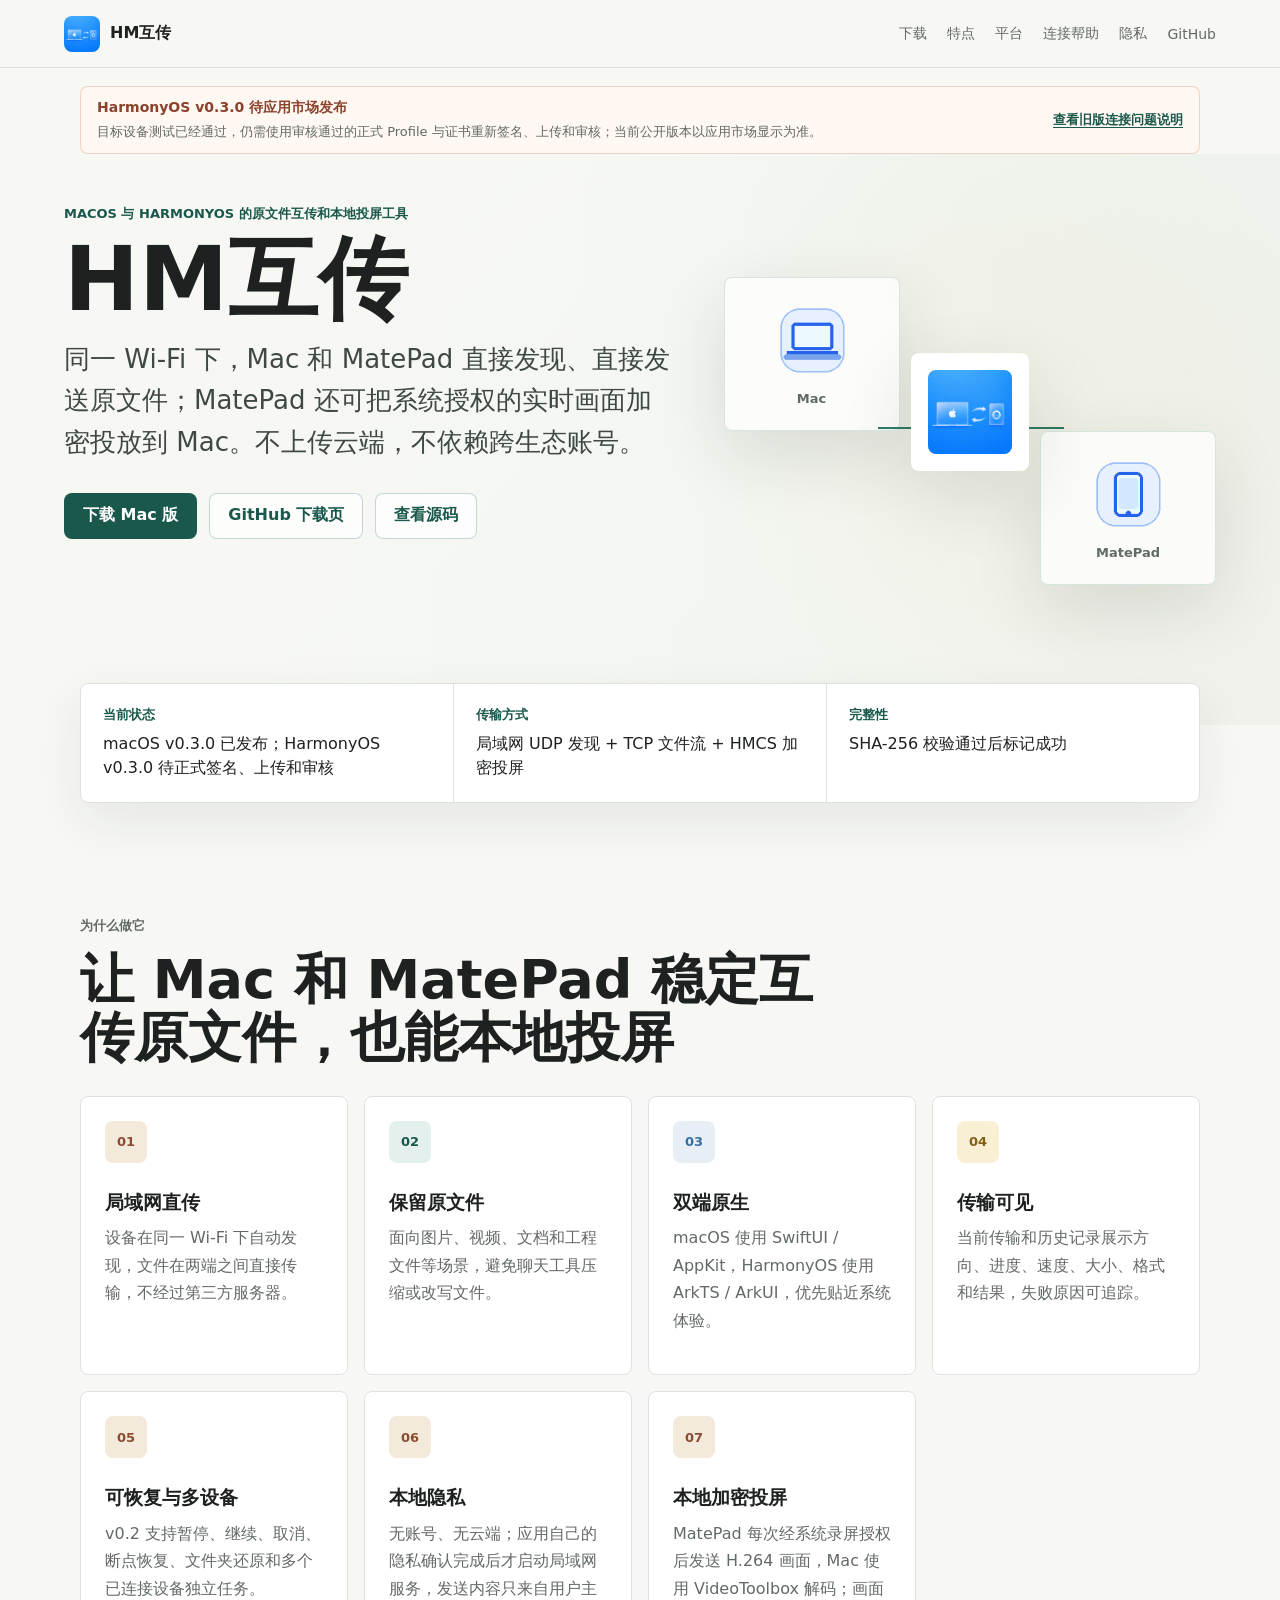
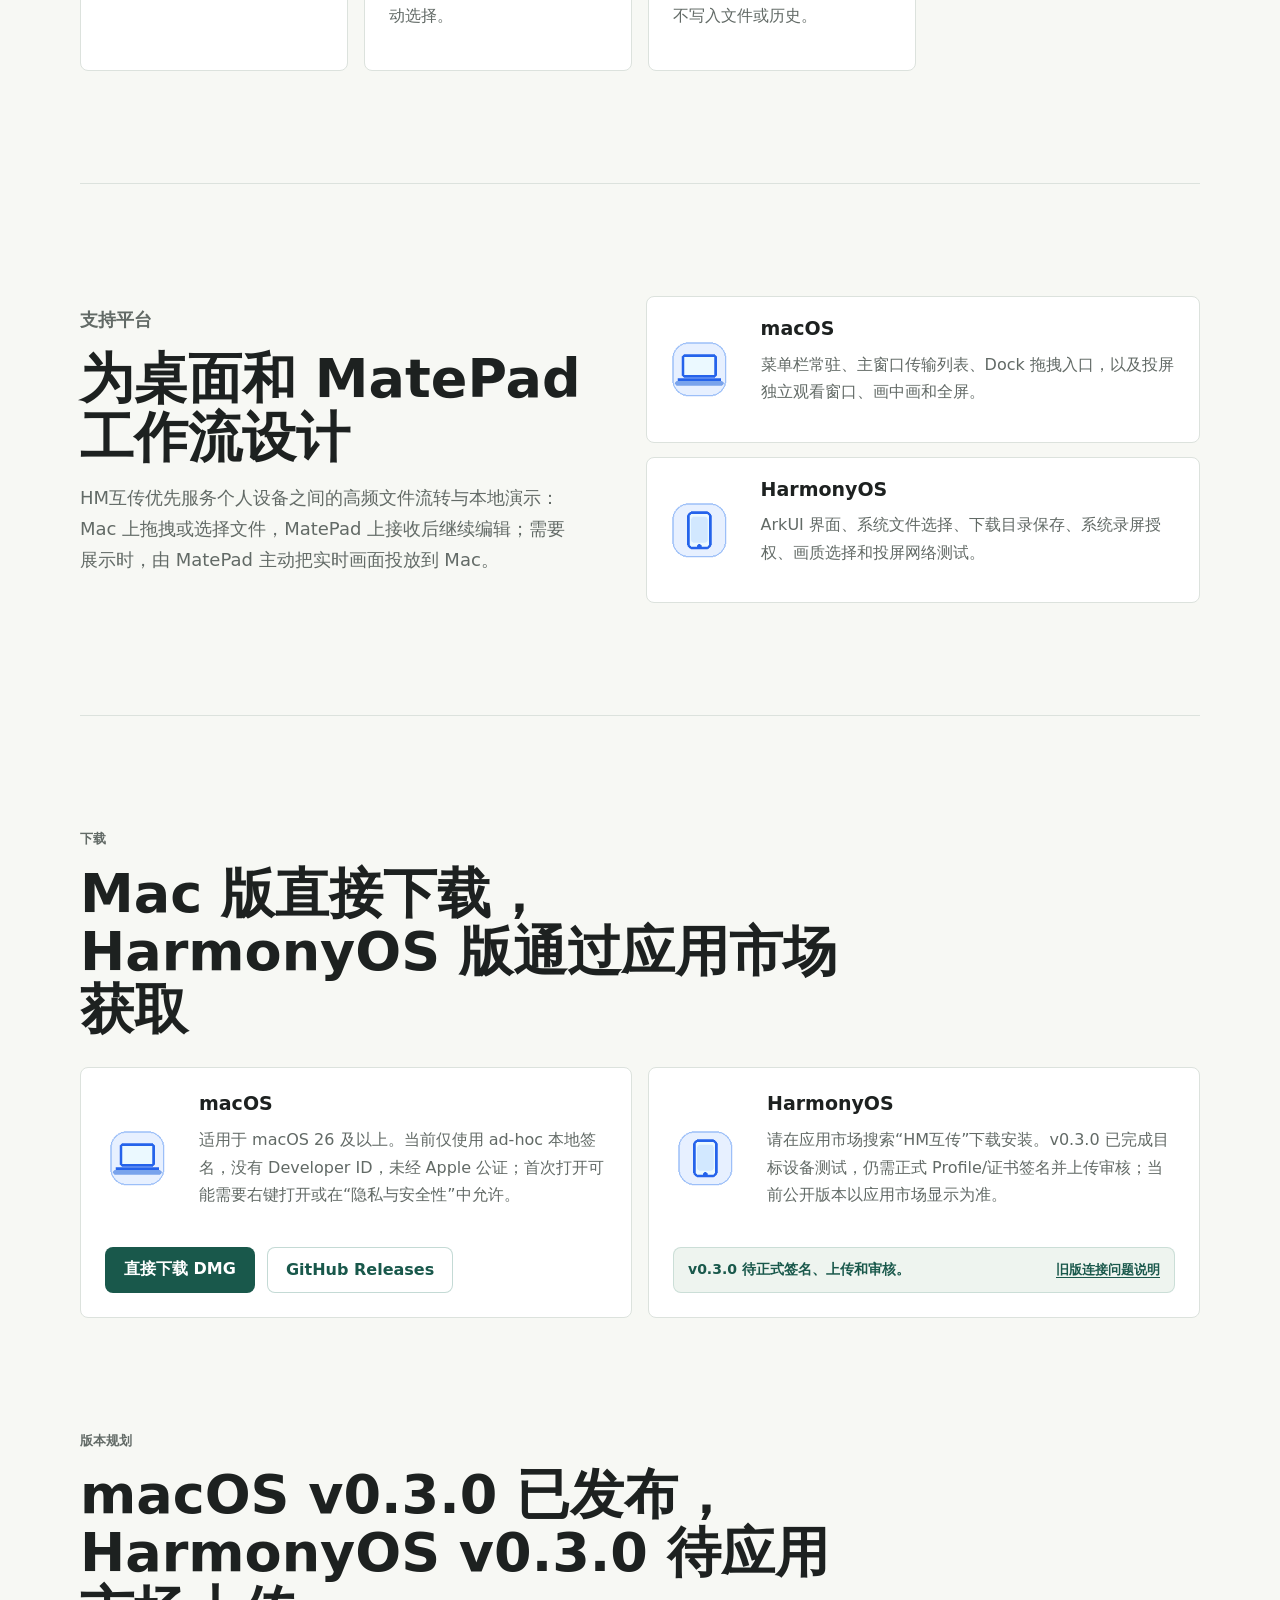
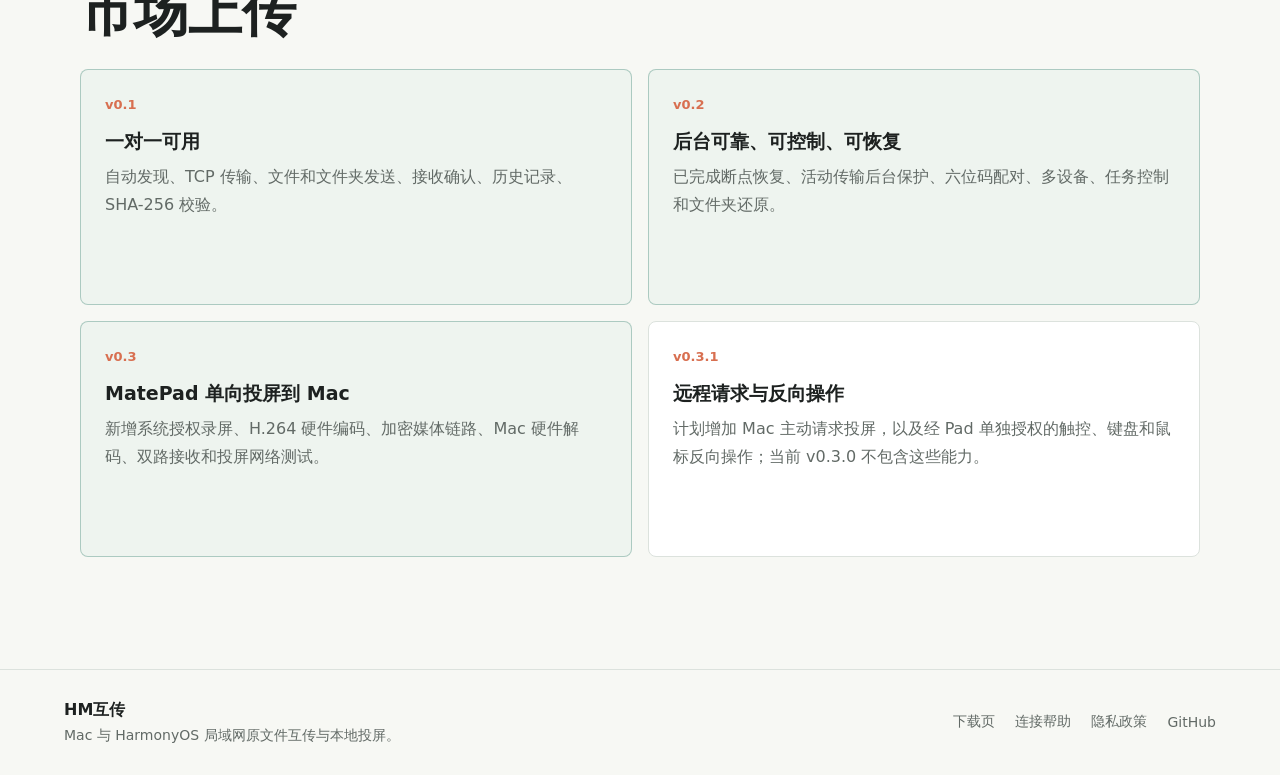
==== docs/index.html @ 1f753f8e "release: prepare v0.3.0" ====
<!doctype html>
<html lang="zh-CN">
  <head>
    <meta charset="utf-8">
    <meta name="viewport" content="width=device-width, initial-scale=1">
    <title>HM互传 - Mac 与 HarmonyOS 局域网互传与投屏</title>
    <meta name="description" content="HM互传面向 macOS 和 HarmonyOS MatePad，提供同一 Wi-Fi 下的原文件互传与 MatePad 到 Mac 的本地加密投屏，不经过云端。">
    <link rel="icon" href="site-assets/app-icon.png?v=20260710-1">
    <link rel="apple-touch-icon" href="site-assets/app-icon.png?v=20260710-1">
    <link rel="preload" as="image" href="site-assets/app-icon.png?v=20260710-1" fetchpriority="high">
    <link rel="preload" as="image" href="site-assets/device-macbook.png">
    <link rel="preload" as="image" href="site-assets/device-matepad.png">
    <link rel="stylesheet" href="site-assets/styles.css?v=20260710-3">
  </head>
  <body>
    <a class="skip-link" href="#main-content">跳到主要内容</a>
    <header class="site-header">
      <a class="brand" href="./" aria-label="HM互传首页">
        <img src="site-assets/app-icon.png?v=20260710-1" alt="" width="36" height="36" fetchpriority="high">
        <span>HM互传</span>
      </a>
      <nav class="site-nav" aria-label="主导航">
        <a href="#download">下载</a>
        <a href="#features">特点</a>
        <a href="#platforms">平台</a>
        <a href="connection-help.html">连接帮助</a>
        <a href="privacy.html">隐私</a>
        <a href="https://github.com/tppc-linksc/HMTrans">GitHub</a>
      </nav>
    </header>

    <aside class="site-notice" aria-label="HarmonyOS 发布状态">
      <div>
        <strong>HarmonyOS v0.3.0 待应用市场发布</strong>
        <span>目标设备测试已经通过，仍需使用审核通过的正式 Profile 与证书重新签名、上传和审核；当前公开版本以应用市场显示为准。</span>
      </div>
      <a href="connection-help.html">查看旧版连接问题说明</a>
    </aside>

    <main id="main-content">
      <section class="hero">
        <div class="hero-copy">
          <p class="eyebrow">macOS 与 HarmonyOS 的原文件互传和本地投屏工具</p>
          <h1>HM互传</h1>
          <p class="lead">同一 Wi-Fi 下，Mac 和 MatePad 直接发现、直接发送原文件；MatePad 还可把系统授权的实时画面加密投放到 Mac。不上传云端，不依赖跨生态账号。</p>
          <div class="hero-actions">
            <a class="button primary" href="https://github.com/tppc-linksc/HMTrans/releases/latest/download/HMTrans.dmg">下载 Mac 版</a>
            <a class="button secondary" href="https://github.com/tppc-linksc/HMTrans/releases">GitHub 下载页</a>
            <a class="button secondary" href="https://github.com/tppc-linksc/HMTrans">查看源码</a>
          </div>
        </div>

        <div class="hero-visual" aria-hidden="true">
          <div class="device device-mac">
            <img src="site-assets/device-macbook.png" alt="" width="96" height="96" fetchpriority="high">
            <span>Mac</span>
          </div>
          <div class="transfer-line">
            <span></span>
            <strong>LAN</strong>
            <span></span>
          </div>
          <div class="device device-pad">
            <img src="site-assets/device-matepad.png" alt="" width="96" height="96" fetchpriority="high">
            <span>MatePad</span>
          </div>
          <div class="app-badge">
            <img src="site-assets/app-icon.png?v=20260710-1" alt="" width="192" height="192" fetchpriority="high">
          </div>
        </div>
      </section>

      <section class="status-band" aria-label="版本状态">
        <div>
          <strong>当前状态</strong>
          <span>macOS v0.3.0 已发布；HarmonyOS v0.3.0 待正式签名、上传和审核</span>
        </div>
        <div>
          <strong>传输方式</strong>
          <span>局域网 UDP 发现 + TCP 文件流 + HMCS 加密投屏</span>
        </div>
        <div>
          <strong>完整性</strong>
          <span>SHA-256 校验通过后标记成功</span>
        </div>
      </section>

      <section id="features" class="section">
        <div class="section-heading">
          <p class="eyebrow">为什么做它</p>
          <h2>让 Mac 和 MatePad 稳定互传原文件，也能本地投屏</h2>
        </div>
        <div class="feature-grid">
          <article class="feature-card">
            <div class="feature-icon">01</div>
            <h3>局域网直传</h3>
            <p>设备在同一 Wi-Fi 下自动发现，文件在两端之间直接传输，不经过第三方服务器。</p>
          </article>
          <article class="feature-card">
            <div class="feature-icon">02</div>
            <h3>保留原文件</h3>
            <p>面向图片、视频、文档和工程文件等场景，避免聊天工具压缩或改写文件。</p>
          </article>
          <article class="feature-card">
            <div class="feature-icon">03</div>
            <h3>双端原生</h3>
            <p>macOS 使用 SwiftUI / AppKit，HarmonyOS 使用 ArkTS / ArkUI，优先贴近系统体验。</p>
          </article>
          <article class="feature-card">
            <div class="feature-icon">04</div>
            <h3>传输可见</h3>
            <p>当前传输和历史记录展示方向、进度、速度、大小、格式和结果，失败原因可追踪。</p>
          </article>
          <article class="feature-card">
            <div class="feature-icon">05</div>
            <h3>可恢复与多设备</h3>
            <p>v0.2 支持暂停、继续、取消、断点恢复、文件夹还原和多个已连接设备独立任务。</p>
          </article>
          <article class="feature-card">
            <div class="feature-icon">06</div>
            <h3>本地隐私</h3>
            <p>无账号、无云端；应用自己的隐私确认完成后才启动局域网服务，发送内容只来自用户主动选择。</p>
          </article>
          <article class="feature-card">
            <div class="feature-icon">07</div>
            <h3>本地加密投屏</h3>
            <p>MatePad 每次经系统录屏授权后发送 H.264 画面，Mac 使用 VideoToolbox 解码；画面不写入文件或历史。</p>
          </article>
        </div>
      </section>

      <section id="platforms" class="section split-section">
        <div class="platform-copy">
          <p class="eyebrow">支持平台</p>
          <h2>为桌面和 MatePad 工作流设计</h2>
          <p>HM互传优先服务个人设备之间的高频文件流转与本地演示：Mac 上拖拽或选择文件，MatePad 上接收后继续编辑；需要展示时，由 MatePad 主动把实时画面投放到 Mac。</p>
        </div>
        <div class="platform-list" aria-label="平台能力">
          <div class="platform-row">
            <img src="site-assets/device-macbook.png" alt="" width="96" height="96" loading="lazy" decoding="async">
            <div>
              <h3>macOS</h3>
              <p>菜单栏常驻、主窗口传输列表、Dock 拖拽入口，以及投屏独立观看窗口、画中画和全屏。</p>
            </div>
          </div>
          <div class="platform-row">
            <img src="site-assets/device-matepad.png" alt="" width="96" height="96" loading="lazy" decoding="async">
            <div>
              <h3>HarmonyOS</h3>
              <p>ArkUI 界面、系统文件选择、下载目录保存、系统录屏授权、画质选择和投屏网络测试。</p>
            </div>
          </div>
        </div>
      </section>

      <section id="download" class="section">
        <div class="section-heading">
          <p class="eyebrow">下载</p>
          <h2>Mac 版直接下载，HarmonyOS 版通过应用市场获取</h2>
        </div>
        <div class="download-grid">
          <article class="download-card">
            <div class="download-head">
              <img src="site-assets/device-macbook.png" alt="" width="96" height="96" loading="lazy" decoding="async">
              <div>
                <h3>macOS</h3>
                <p>适用于 macOS 26 及以上。当前仅使用 ad-hoc 本地签名，没有 Developer ID，未经 Apple 公证；首次打开可能需要右键打开或在“隐私与安全性”中允许。</p>
              </div>
            </div>
            <div class="download-actions">
              <a class="button primary" href="https://github.com/tppc-linksc/HMTrans/releases/latest/download/HMTrans.dmg">直接下载 DMG</a>
              <a class="button secondary" href="https://github.com/tppc-linksc/HMTrans/releases">GitHub Releases</a>
            </div>
          </article>
          <article class="download-card">
            <div class="download-head">
              <img src="site-assets/device-matepad.png" alt="" width="96" height="96" loading="lazy" decoding="async">
              <div>
                <h3>HarmonyOS</h3>
                <p>请在应用市场搜索“HM互传”下载安装。v0.3.0 已完成目标设备测试，仍需正式 Profile/证书签名并上传审核；当前公开版本以应用市场显示为准。</p>
              </div>
            </div>
            <div class="download-note">
              <span>v0.3.0 待正式签名、上传和审核。</span>
              <a href="connection-help.html">旧版连接问题说明</a>
            </div>
          </article>
        </div>
      </section>

      <section class="section roadmap">
        <div class="section-heading">
          <p class="eyebrow">版本规划</p>
          <h2>macOS v0.3.0 已发布，HarmonyOS v0.3.0 待应用市场上传</h2>
        </div>
        <div class="roadmap-grid">
          <article class="roadmap-item active">
            <span>v0.1</span>
            <h3>一对一可用</h3>
            <p>自动发现、TCP 传输、文件和文件夹发送、接收确认、历史记录、SHA-256 校验。</p>
          </article>
          <article class="roadmap-item active">
            <span>v0.2</span>
            <h3>后台可靠、可控制、可恢复</h3>
            <p>已完成断点恢复、活动传输后台保护、六位码配对、多设备、任务控制和文件夹还原。</p>
          </article>
          <article class="roadmap-item active">
            <span>v0.3</span>
            <h3>MatePad 单向投屏到 Mac</h3>
            <p>新增系统授权录屏、H.264 硬件编码、加密媒体链路、Mac 硬件解码、双路接收和投屏网络测试。</p>
          </article>
          <article class="roadmap-item">
            <span>v0.3.1</span>
            <h3>远程请求与反向操作</h3>
            <p>计划增加 Mac 主动请求投屏，以及经 Pad 单独授权的触控、键盘和鼠标反向操作；当前 v0.3.0 不包含这些能力。</p>
          </article>
        </div>
      </section>
    </main>

    <footer class="site-footer">
      <div>
        <strong>HM互传</strong>
        <span>Mac 与 HarmonyOS 局域网原文件互传与本地投屏。</span>
      </div>
      <nav aria-label="页脚导航">
        <a href="https://github.com/tppc-linksc/HMTrans/releases">下载页</a>
        <a href="connection-help.html">连接帮助</a>
        <a href="privacy.html">隐私政策</a>
        <a href="https://github.com/tppc-linksc/HMTrans">GitHub</a>
      </nav>
    </footer>
  </body>
</html>
---- docs/site-assets/styles.css ----
:root {
  color-scheme: light dark;
  --bg: #f7f8f4;
  --surface: #ffffff;
  --surface-soft: #eef4ef;
  --ink: #1d2120;
  --muted: #626a66;
  --line: #dce2dd;
  --green: #2e7a68;
  --green-dark: #19584b;
  --coral: #d86f50;
  --gold: #e4a928;
  --blue: #376fa3;
  --shadow: 0 24px 70px rgba(31, 42, 35, 0.12);
  font-family: Inter, ui-sans-serif, system-ui, -apple-system, BlinkMacSystemFont, "Segoe UI", sans-serif;
}

* {
  box-sizing: border-box;
}

html {
  scroll-behavior: smooth;
}

body {
  margin: 0;
  background: var(--bg);
  color: var(--ink);
  letter-spacing: 0;
}

a {
  color: inherit;
  text-decoration: none;
}

.skip-link {
  position: fixed;
  left: 16px;
  top: 12px;
  z-index: 100;
  padding: 10px 14px;
  border-radius: 8px;
  background: var(--surface);
  color: var(--ink);
  transform: translateY(-160%);
}

.skip-link:focus {
  transform: translateY(0);
}

img {
  display: block;
  max-width: 100%;
}

.site-header {
  position: sticky;
  top: 0;
  z-index: 20;
  display: flex;
  align-items: center;
  justify-content: space-between;
  gap: 24px;
  min-height: 68px;
  padding: 14px clamp(20px, 5vw, 64px);
  background: rgba(247, 248, 244, 0.92);
  border-bottom: 1px solid rgba(220, 226, 221, 0.8);
  backdrop-filter: blur(18px);
}

.brand {
  display: inline-flex;
  align-items: center;
  gap: 10px;
  min-width: 0;
  font-weight: 800;
}

.brand img {
  width: 36px;
  height: 36px;
  border-radius: 8px;
}

.site-nav,
.site-footer nav {
  display: flex;
  align-items: center;
  gap: 20px;
  color: var(--muted);
  font-size: 14px;
}

.site-nav a,
.site-footer a {
  min-height: 32px;
  display: inline-flex;
  align-items: center;
}

.site-nav a:hover,
.site-footer a:hover {
  color: var(--green-dark);
}

.site-notice {
  width: min(1120px, calc(100% - 40px));
  min-height: 54px;
  margin: 18px auto 0;
  padding: 12px 16px;
  display: flex;
  align-items: center;
  justify-content: space-between;
  gap: 18px;
  border: 1px solid rgba(216, 111, 80, 0.28);
  border-radius: 8px;
  background: #fff7f2;
}

.site-notice div {
  display: flex;
  align-items: baseline;
  flex-wrap: wrap;
  gap: 6px 12px;
}

.site-notice strong {
  color: #8a422c;
  font-size: 14px;
}

.site-notice span {
  color: var(--muted);
  font-size: 13px;
}

.site-notice a,
.download-note a {
  flex: 0 0 auto;
  color: var(--green-dark);
  font-size: 13px;
  font-weight: 800;
  text-decoration: underline;
  text-underline-offset: 3px;
}

.hero {
  position: relative;
  min-height: min(560px, calc(100vh - 68px));
  display: grid;
  grid-template-columns: minmax(0, 1.05fr) minmax(420px, 0.85fr);
  gap: clamp(28px, 4vw, 64px);
  align-items: start;
  padding: clamp(30px, 4vw, 54px) clamp(20px, 5vw, 64px) clamp(72px, 7vw, 92px);
  overflow: hidden;
  background:
    linear-gradient(90deg, rgba(247, 248, 244, 0.96) 0%, rgba(247, 248, 244, 0.84) 44%, rgba(238, 244, 239, 0.68) 100%),
    radial-gradient(circle at 78% 42%, rgba(228, 169, 40, 0.22), transparent 30%),
    linear-gradient(135deg, #f7f8f4, #e8f0ea 52%, #f3eadf);
}

.hero-copy {
  position: relative;
  z-index: 2;
  width: min(640px, 100%);
}

.eyebrow {
  margin: 0 0 14px;
  color: var(--green-dark);
  font-size: 13px;
  font-weight: 800;
  letter-spacing: 0;
  text-transform: uppercase;
}

h1,
h2,
h3,
p {
  margin-top: 0;
}

h1 {
  margin-bottom: 18px;
  font-size: clamp(52px, 7vw, 96px);
  line-height: 0.94;
  letter-spacing: 0;
}

.lead {
  max-width: 620px;
  margin-bottom: 30px;
  color: #3f4843;
  font-size: clamp(19px, 2.3vw, 26px);
  line-height: 1.58;
}

.hero-actions {
  display: flex;
  flex-wrap: wrap;
  gap: 12px;
}

.button {
  display: inline-flex;
  align-items: center;
  justify-content: center;
  min-height: 46px;
  padding: 0 18px;
  border-radius: 8px;
  border: 1px solid transparent;
  font-weight: 760;
}

.button.primary {
  background: var(--green-dark);
  color: #fff;
}

.button.secondary {
  background: rgba(255, 255, 255, 0.72);
  border-color: rgba(46, 122, 104, 0.28);
  color: var(--green-dark);
}

.hero-visual {
  position: relative;
  width: 100%;
  min-width: 0;
  height: min(38vw, 430px);
  z-index: 1;
}

.device {
  position: absolute;
  display: grid;
  place-items: center;
  gap: 10px;
  width: 176px;
  height: 154px;
  padding: 22px;
  border: 1px solid rgba(46, 122, 104, 0.18);
  border-radius: 8px;
  background: rgba(255, 255, 255, 0.72);
  box-shadow: var(--shadow);
}

.device img {
  width: 76px;
  height: 76px;
}

.device span,
.transfer-line strong {
  color: var(--muted);
  font-size: 13px;
  font-weight: 800;
}

.device-mac {
  top: 72px;
  left: 0;
}

.device-pad {
  right: 0;
  bottom: 50px;
}

.transfer-line {
  position: absolute;
  left: 154px;
  right: 152px;
  top: 50%;
  display: grid;
  grid-template-columns: 1fr auto 1fr;
  align-items: center;
  gap: 12px;
}

.transfer-line span {
  display: block;
  height: 2px;
  background: var(--green);
}

.app-badge {
  position: absolute;
  left: 50%;
  top: 48%;
  width: 118px;
  height: 118px;
  display: grid;
  place-items: center;
  transform: translate(-50%, -50%);
  border-radius: 8px;
  background: #fff;
  box-shadow: var(--shadow);
}

.app-badge img {
  width: 84px;
  height: 84px;
  border-radius: 8px;
}

.status-band {
  width: min(1120px, calc(100% - 40px));
  margin: -42px auto 0;
  position: relative;
  z-index: 5;
  display: grid;
  grid-template-columns: repeat(3, 1fr);
  gap: 1px;
  border: 1px solid var(--line);
  border-radius: 8px;
  overflow: hidden;
  background: var(--line);
  box-shadow: 0 18px 50px rgba(31, 42, 35, 0.08);
}

.status-band div {
  min-height: 96px;
  padding: 22px;
  background: var(--surface);
}

.status-band strong,
.status-band span {
  display: block;
}

.status-band strong {
  margin-bottom: 8px;
  color: var(--green-dark);
  font-size: 13px;
}

.status-band span {
  color: var(--ink);
  line-height: 1.5;
}

.section {
  width: min(1120px, calc(100% - 40px));
  margin: 0 auto;
  padding: clamp(72px, 9vw, 112px) 0;
}

.section-heading {
  max-width: 760px;
  margin-bottom: 28px;
}

h2 {
  margin-bottom: 16px;
  font-size: clamp(30px, 5vw, 54px);
  line-height: 1.08;
}

h3 {
  margin-bottom: 10px;
  font-size: 19px;
  line-height: 1.24;
}

.section p,
.feature-card p,
.roadmap-item p,
.platform-row p,
.policy p {
  color: var(--muted);
  line-height: 1.72;
}

.feature-grid {
  display: grid;
  grid-template-columns: repeat(4, 1fr);
  gap: 16px;
}

.download-grid {
  display: grid;
  grid-template-columns: repeat(2, 1fr);
  gap: 16px;
}

.feature-card,
.roadmap-item,
.download-card {
  min-height: 236px;
  padding: 24px;
  border: 1px solid var(--line);
  border-radius: 8px;
  background: var(--surface);
}

.download-card {
  display: grid;
  gap: 22px;
}

.download-head {
  display: grid;
  grid-template-columns: 76px 1fr;
  gap: 18px;
  align-items: center;
}

.download-head img {
  width: 64px;
  height: 64px;
}

.download-actions {
  display: flex;
  flex-wrap: wrap;
  gap: 12px;
}

.download-note {
  min-height: 46px;
  display: flex;
  align-items: center;
  padding: 0 14px;
  border: 1px solid rgba(46, 122, 104, 0.18);
  border-radius: 8px;
  background: var(--surface-soft);
  color: var(--green-dark);
  font-size: 14px;
  font-weight: 700;
  justify-content: space-between;
  gap: 12px;
}

.feature-icon {
  width: 42px;
  height: 42px;
  display: grid;
  place-items: center;
  margin-bottom: 28px;
  border-radius: 8px;
  background: #f4eadc;
  color: #8a4d31;
  font-weight: 850;
  font-size: 13px;
}

.feature-card:nth-child(2) .feature-icon {
  background: #e4f0ed;
  color: var(--green-dark);
}

.feature-card:nth-child(3) .feature-icon {
  background: #e8eef5;
  color: var(--blue);
}

.feature-card:nth-child(4) .feature-icon {
  background: #f8efd4;
  color: #846016;
}

.split-section {
  display: grid;
  grid-template-columns: 0.95fr 1.05fr;
  gap: clamp(28px, 5vw, 72px);
  align-items: center;
  border-top: 1px solid var(--line);
  border-bottom: 1px solid var(--line);
}

.platform-copy p {
  font-size: 18px;
}

.platform-list {
  display: grid;
  gap: 14px;
}

.platform-row {
  display: grid;
  grid-template-columns: 76px 1fr;
  gap: 18px;
  align-items: center;
  min-height: 116px;
  padding: 20px;
  border: 1px solid var(--line);
  border-radius: 8px;
  background: var(--surface);
}

.platform-row img {
  width: 64px;
  height: 64px;
}

.roadmap {
  padding-top: 0;
}

.roadmap-grid {
  display: grid;
  grid-template-columns: repeat(2, 1fr);
  gap: 16px;
}

.roadmap-item span {
  display: inline-flex;
  margin-bottom: 18px;
  color: var(--coral);
  font-size: 13px;
  font-weight: 850;
}

.roadmap-item.active {
  border-color: rgba(46, 122, 104, 0.34);
  background: var(--surface-soft);
}

.site-footer {
  display: flex;
  justify-content: space-between;
  gap: 24px;
  padding: 30px clamp(20px, 5vw, 64px);
  border-top: 1px solid var(--line);
}

.site-footer div {
  display: grid;
  gap: 6px;
}

.site-footer span {
  color: var(--muted);
  font-size: 14px;
}

.policy-page {
  background: #fff;
}

.policy {
  width: min(860px, calc(100% - 40px));
  margin: 0 auto;
  padding: clamp(54px, 8vw, 96px) 0;
}

.policy h1 {
  margin-bottom: 8px;
  font-size: clamp(38px, 7vw, 70px);
}

.updated {
  margin-bottom: 46px;
}

.policy section {
  padding: 26px 0;
  border-top: 1px solid var(--line);
}

.policy h2 {
  font-size: 22px;
}

.policy a {
  color: var(--green-dark);
  text-decoration: underline;
  text-underline-offset: 3px;
}

.support-page {
  background: var(--bg);
}

.support-shell {
  width: min(980px, calc(100% - 40px));
  margin: 0 auto;
  padding: clamp(36px, 6vw, 68px) 0 96px;
}

.support-hero {
  max-width: 800px;
  margin-bottom: 34px;
}

.issue-pill {
  display: inline-flex;
  margin-bottom: 16px;
  padding: 7px 10px;
  border-radius: 999px;
  background: #f8e6df;
  color: #8a422c;
  font-size: 12px;
  font-weight: 850;
}

.support-hero h1 {
  margin-bottom: 18px;
  font-size: clamp(38px, 6vw, 68px);
  line-height: 1.04;
}

.support-lead {
  margin-bottom: 22px;
  color: #3f4843;
  font-size: clamp(18px, 2.2vw, 23px);
  line-height: 1.65;
}

.support-meta {
  color: var(--muted);
  font-size: 13px;
}

.support-section {
  margin-top: 18px;
  padding: clamp(24px, 4vw, 36px);
  border: 1px solid var(--line);
  border-radius: 10px;
  background: var(--surface);
}

.support-section h2 {
  font-size: clamp(26px, 4vw, 38px);
}

.support-section h3 {
  margin-top: 24px;
}

.support-section p,
.support-section li {
  color: var(--muted);
  line-height: 1.75;
}

.support-section ol,
.support-section ul {
  margin: 16px 0 0;
  padding-left: 24px;
}

.support-section li + li {
  margin-top: 12px;
}

.support-callout {
  border-color: rgba(216, 111, 80, 0.28);
  background: #fff7f2;
}

.support-callout strong {
  color: #8a422c;
}

.support-actions {
  display: flex;
  flex-wrap: wrap;
  gap: 12px;
  margin-top: 26px;
}

@media (max-width: 1040px) {
  .site-header {
    position: relative;
  }

  .hero {
    min-height: auto;
    grid-template-columns: 1fr;
    padding-top: 34px;
  }

  .hero-visual {
    width: 100%;
    height: 286px;
    margin-top: 20px;
  }

  .device {
    width: 148px;
    height: 132px;
    padding: 18px;
  }

  .device-mac {
    top: 24px;
    left: 0;
  }

  .device-pad {
    right: 0;
    bottom: 22px;
  }

  .app-badge {
    width: 92px;
    height: 92px;
  }

  .app-badge img {
    width: 66px;
    height: 66px;
  }

  .transfer-line {
    left: 126px;
    right: 124px;
  }

  .status-band,
  .feature-grid,
  .download-grid,
  .split-section,
  .roadmap-grid {
    grid-template-columns: 1fr;
  }
}

@media (max-width: 640px) {
  .site-header,
  .site-footer {
    align-items: flex-start;
    flex-direction: column;
  }

  .site-nav,
  .site-footer nav {
    width: 100%;
    justify-content: flex-start;
    flex-wrap: wrap;
    gap: 12px;
  }

  .site-notice {
    align-items: flex-start;
    flex-direction: column;
  }

  .hero {
    padding-top: 34px;
    padding-bottom: 48px;
  }

  .lead {
    font-size: 18px;
  }

  .hero-actions {
    display: grid;
    grid-template-columns: 1fr;
  }

  .device {
    width: 132px;
  }

  .device img {
    width: 64px;
    height: 64px;
  }

  .download-head {
    grid-template-columns: 56px 1fr;
  }

  .download-head img {
    width: 48px;
    height: 48px;
  }

  .transfer-line {
    left: 108px;
    right: 108px;
    gap: 8px;
  }

  .status-band {
    margin-top: -30px;
  }

  .support-shell {
    width: min(calc(100% - 32px), 980px);
  }

  .support-section {
    padding: 22px 18px;
  }

  .platform-row {
    grid-template-columns: 56px 1fr;
    padding: 18px;
  }

  .platform-row img {
    width: 48px;
    height: 48px;
  }
}

@media (prefers-reduced-motion: reduce) {
  *,
  *::before,
  *::after {
    scroll-behavior: auto !important;
    animation-duration: 0.01ms !important;
    animation-iteration-count: 1 !important;
    transition-duration: 0.01ms !important;
  }
}

@media (prefers-color-scheme: dark) {
  :root {
    --bg: #121614;
    --surface: #1c211f;
    --surface-soft: #24302b;
    --ink: #edf3ef;
    --muted: #aab5af;
    --line: #35413b;
    --green: #72b6a4;
    --green-dark: #8bd0bd;
    --coral: #f09a7d;
    --gold: #f0c15a;
    --blue: #8ab9e5;
    --shadow: 0 24px 70px rgba(0, 0, 0, 0.34);
  }

  .site-header {
    background: rgba(18, 22, 20, 0.92);
    border-bottom-color: rgba(53, 65, 59, 0.86);
  }

  .hero {
    background:
      linear-gradient(90deg, rgba(18, 22, 20, 0.98), rgba(18, 22, 20, 0.80)),
      radial-gradient(circle at 78% 42%, rgba(228, 169, 40, 0.14), transparent 32%),
      #121614;
  }

  .lead,
  .support-lead {
    color: var(--ink);
  }

  .button.secondary,
  .device {
    background: rgba(28, 33, 31, 0.82);
    border-color: var(--line);
  }

  .app-badge,
  .policy-page {
    background: var(--surface);
  }

  .site-notice,
  .support-callout {
    background: #2c211d;
    border-color: rgba(240, 154, 125, 0.38);
  }

  .site-notice strong,
  .support-callout strong,
  .issue-pill {
    color: #ffc0aa;
  }

  .issue-pill {
    background: #3a2822;
  }

  .feature-icon,
  .feature-card:nth-child(2) .feature-icon,
  .feature-card:nth-child(3) .feature-icon,
  .feature-card:nth-child(4) .feature-icon {
    background: var(--surface-soft);
    color: var(--ink);
  }
}
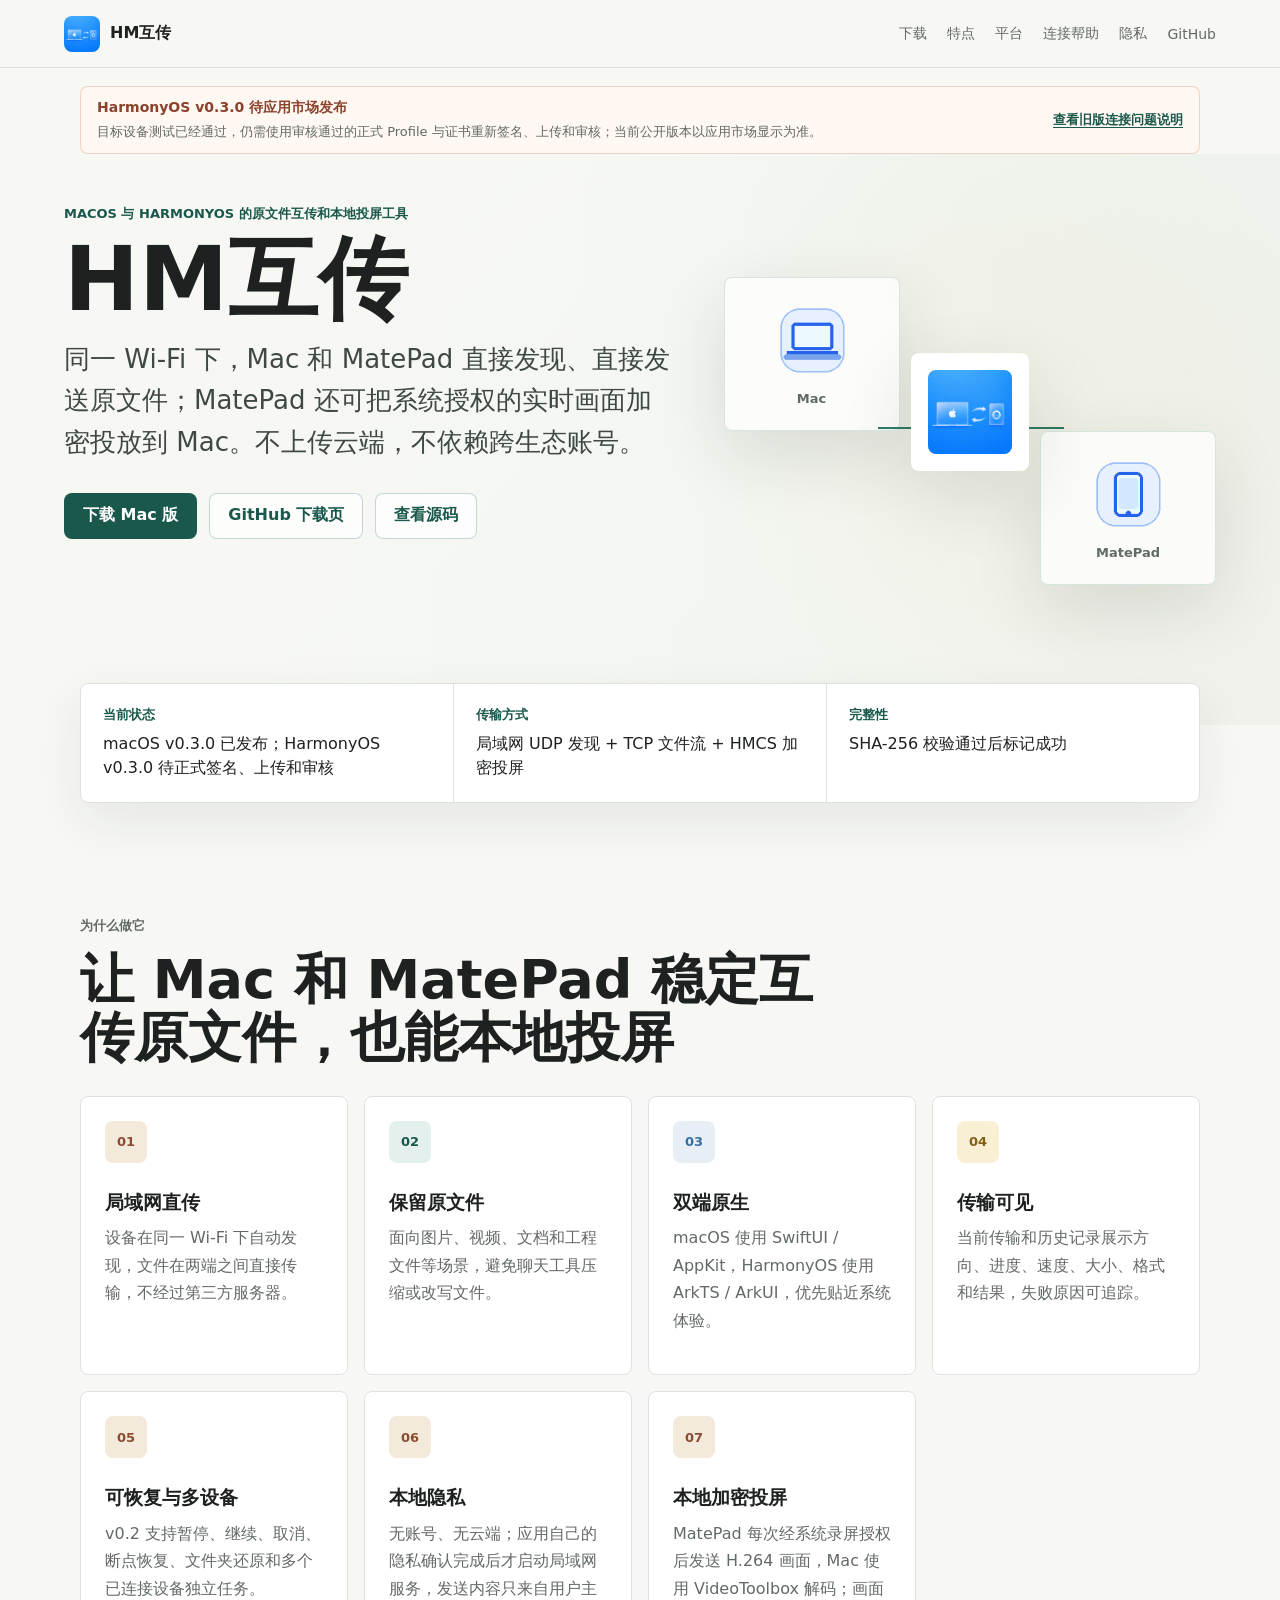
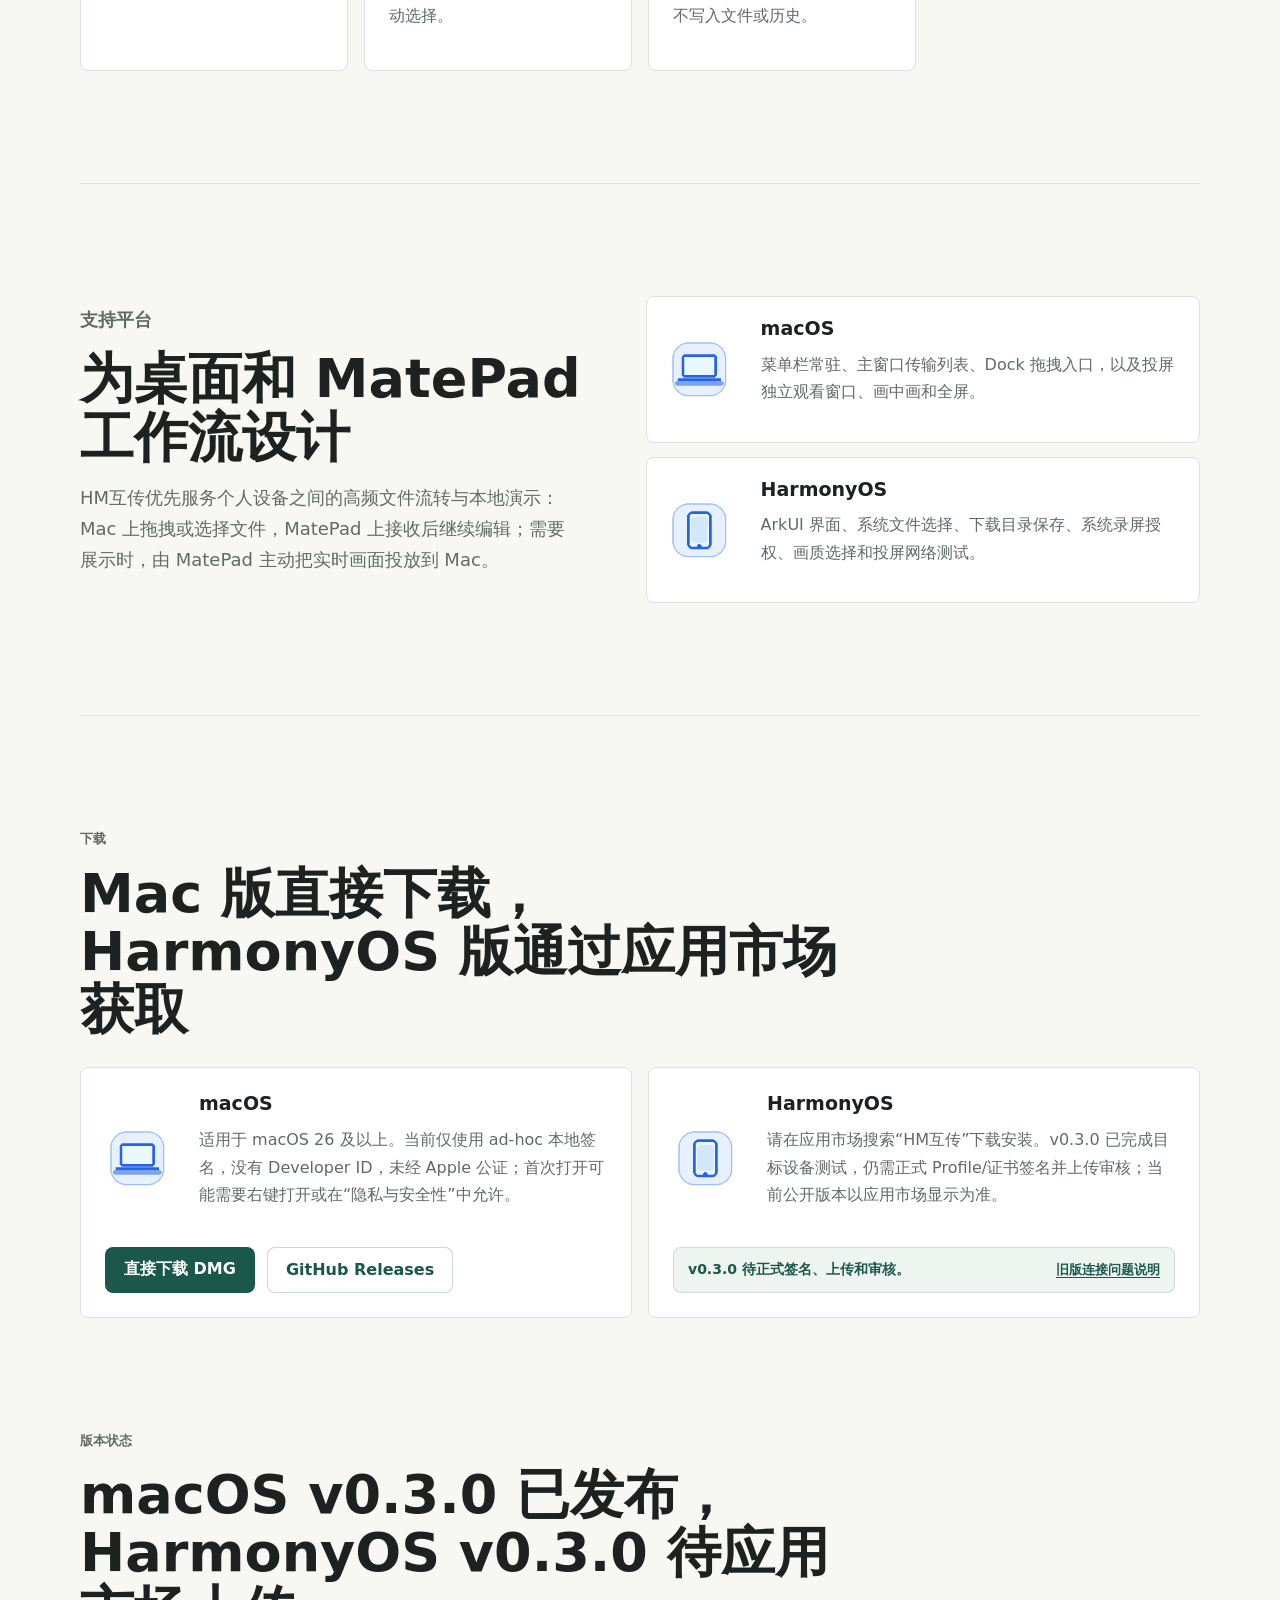
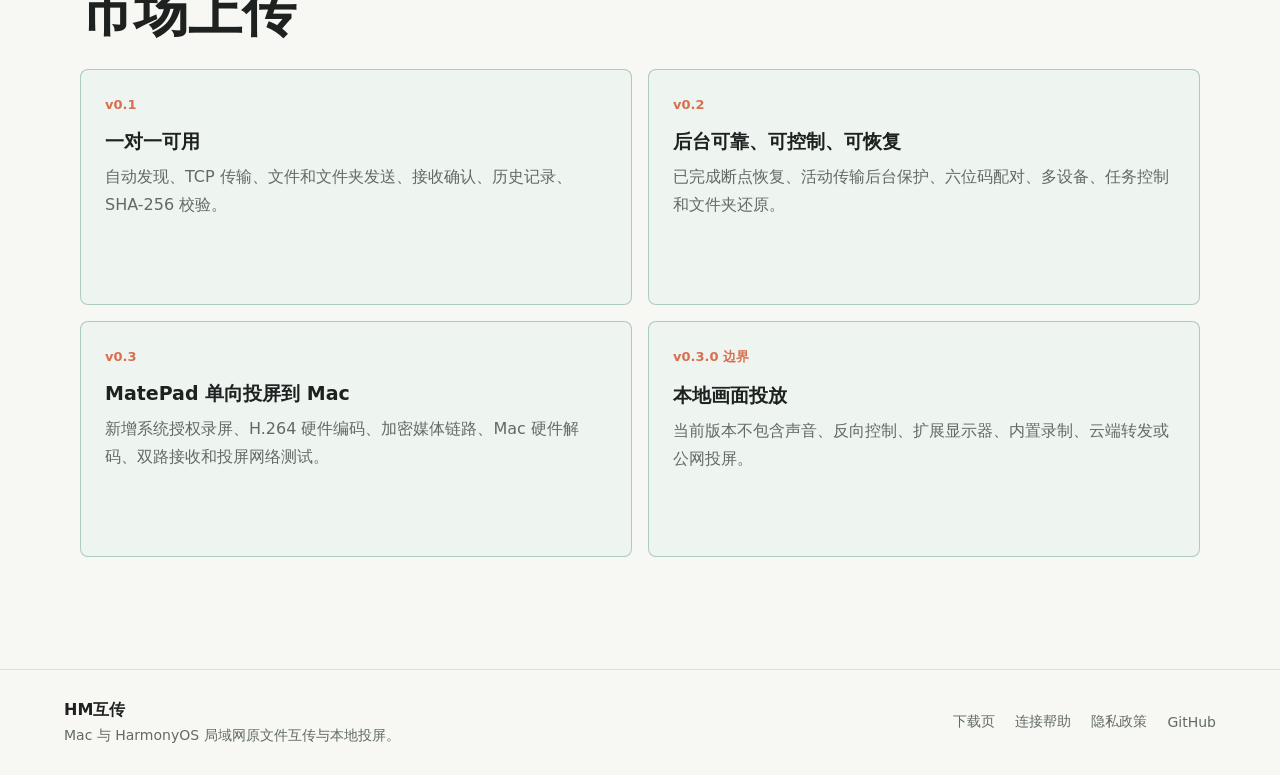
==== commit b172cd07: "docs: reorganize public documentation" ====
--- a/docs/index.html
+++ b/docs/index.html
@@ -190,7 +190,7 @@
 
       <section class="section roadmap">
         <div class="section-heading">
-          <p class="eyebrow">版本规划</p>
+          <p class="eyebrow">版本状态</p>
           <h2>macOS v0.3.0 已发布，HarmonyOS v0.3.0 待应用市场上传</h2>
         </div>
         <div class="roadmap-grid">
@@ -209,10 +209,10 @@
             <h3>MatePad 单向投屏到 Mac</h3>
             <p>新增系统授权录屏、H.264 硬件编码、加密媒体链路、Mac 硬件解码、双路接收和投屏网络测试。</p>
           </article>
-          <article class="roadmap-item">
-            <span>v0.3.1</span>
-            <h3>远程请求与反向操作</h3>
-            <p>计划增加 Mac 主动请求投屏，以及经 Pad 单独授权的触控、键盘和鼠标反向操作；当前 v0.3.0 不包含这些能力。</p>
+          <article class="roadmap-item active">
+            <span>v0.3.0 边界</span>
+            <h3>本地画面投放</h3>
+            <p>当前版本不包含声音、反向控制、扩展显示器、内置录制、云端转发或公网投屏。</p>
           </article>
         </div>
       </section>
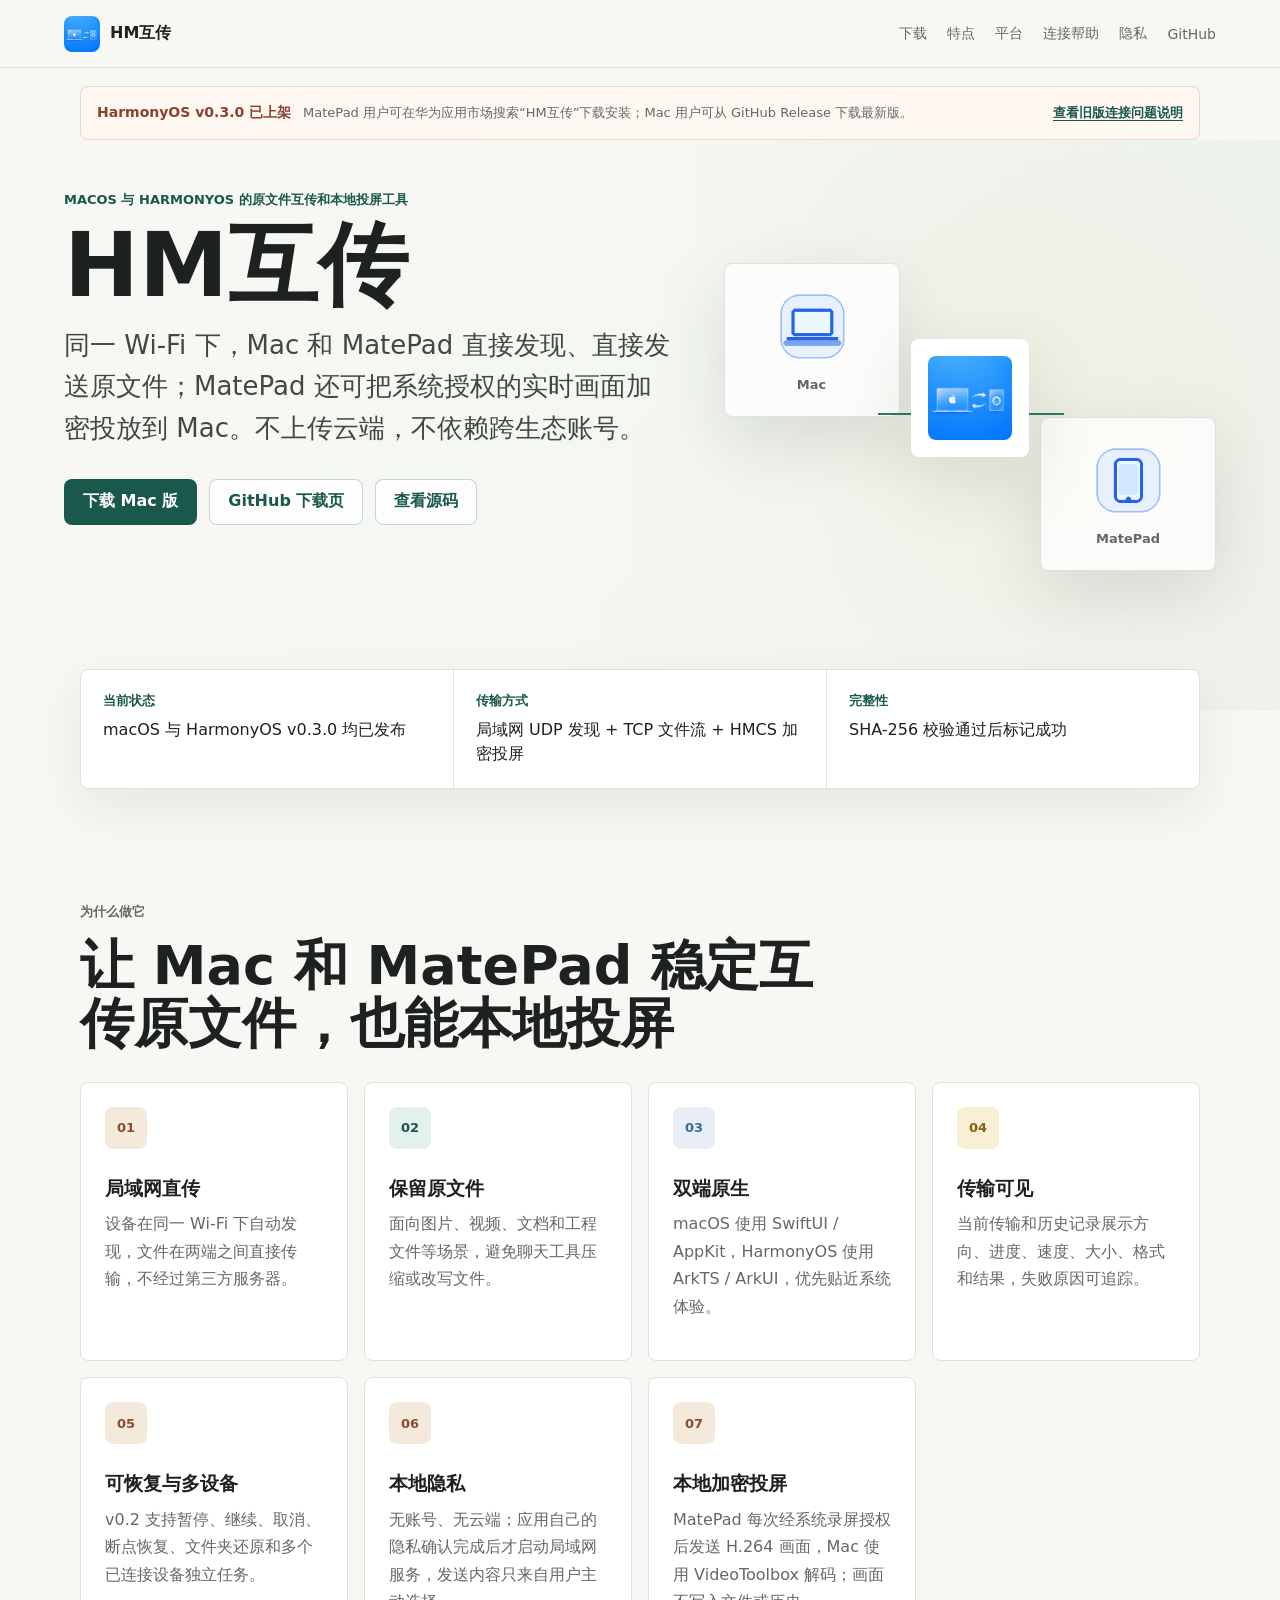
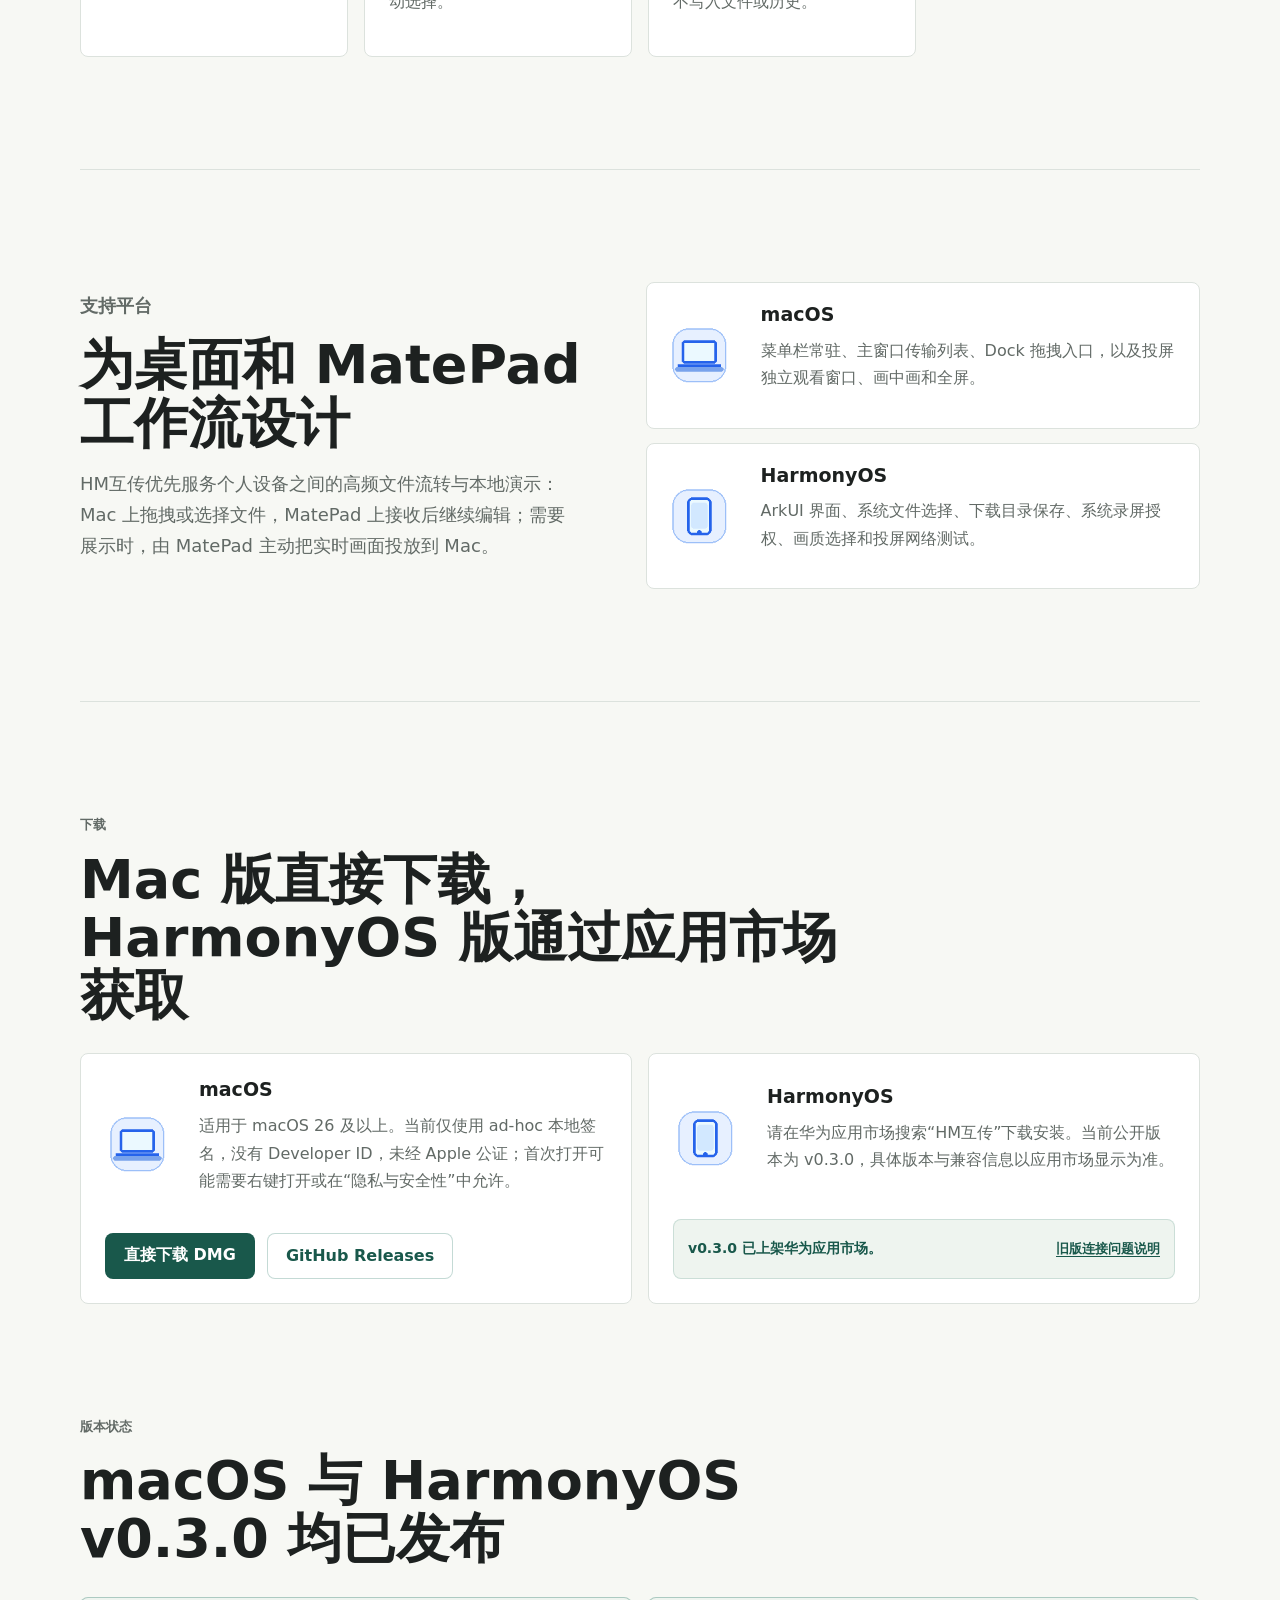
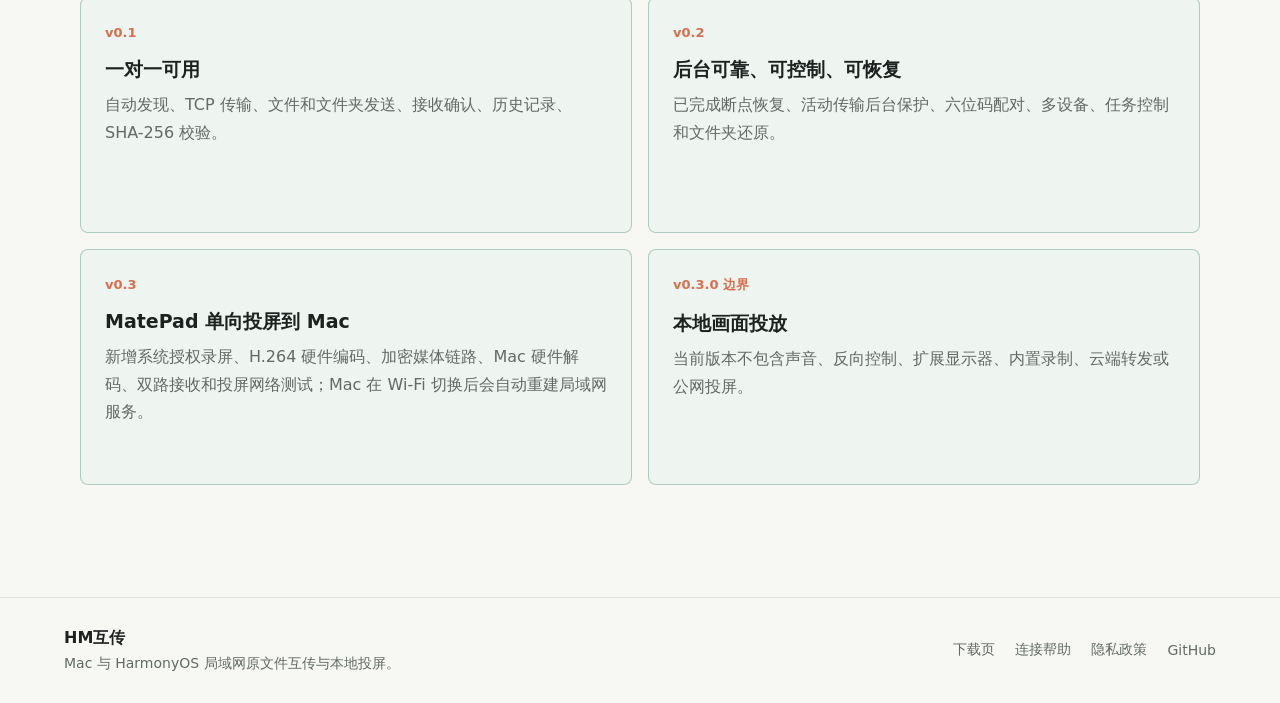
==== commit bfb2c36d: "fix: improve macOS Wi-Fi network switching" ====
--- a/docs/index.html
+++ b/docs/index.html
@@ -31,8 +31,8 @@
 
     <aside class="site-notice" aria-label="HarmonyOS 发布状态">
       <div>
-        <strong>HarmonyOS v0.3.0 待应用市场发布</strong>
-        <span>目标设备测试已经通过，仍需使用审核通过的正式 Profile 与证书重新签名、上传和审核；当前公开版本以应用市场显示为准。</span>
+        <strong>HarmonyOS v0.3.0 已上架</strong>
+        <span>MatePad 用户可在华为应用市场搜索“HM互传”下载安装；Mac 用户可从 GitHub Release 下载最新版。</span>
       </div>
       <a href="connection-help.html">查看旧版连接问题说明</a>
     </aside>
@@ -73,7 +73,7 @@
       <section class="status-band" aria-label="版本状态">
         <div>
           <strong>当前状态</strong>
-          <span>macOS v0.3.0 已发布；HarmonyOS v0.3.0 待正式签名、上传和审核</span>
+          <span>macOS 与 HarmonyOS v0.3.0 均已发布</span>
         </div>
         <div>
           <strong>传输方式</strong>
@@ -177,11 +177,11 @@
               <img src="site-assets/device-matepad.png" alt="" width="96" height="96" loading="lazy" decoding="async">
               <div>
                 <h3>HarmonyOS</h3>
-                <p>请在应用市场搜索“HM互传”下载安装。v0.3.0 已完成目标设备测试，仍需正式 Profile/证书签名并上传审核；当前公开版本以应用市场显示为准。</p>
+                <p>请在华为应用市场搜索“HM互传”下载安装。当前公开版本为 v0.3.0，具体版本与兼容信息以应用市场显示为准。</p>
               </div>
             </div>
             <div class="download-note">
-              <span>v0.3.0 待正式签名、上传和审核。</span>
+              <span>v0.3.0 已上架华为应用市场。</span>
               <a href="connection-help.html">旧版连接问题说明</a>
             </div>
           </article>
@@ -191,7 +191,7 @@
       <section class="section roadmap">
         <div class="section-heading">
           <p class="eyebrow">版本状态</p>
-          <h2>macOS v0.3.0 已发布，HarmonyOS v0.3.0 待应用市场上传</h2>
+          <h2>macOS 与 HarmonyOS v0.3.0 均已发布</h2>
         </div>
         <div class="roadmap-grid">
           <article class="roadmap-item active">
@@ -207,7 +207,7 @@
           <article class="roadmap-item active">
             <span>v0.3</span>
             <h3>MatePad 单向投屏到 Mac</h3>
-            <p>新增系统授权录屏、H.264 硬件编码、加密媒体链路、Mac 硬件解码、双路接收和投屏网络测试。</p>
+            <p>新增系统授权录屏、H.264 硬件编码、加密媒体链路、Mac 硬件解码、双路接收和投屏网络测试；Mac 在 Wi-Fi 切换后会自动重建局域网服务。</p>
           </article>
           <article class="roadmap-item active">
             <span>v0.3.0 边界</span>
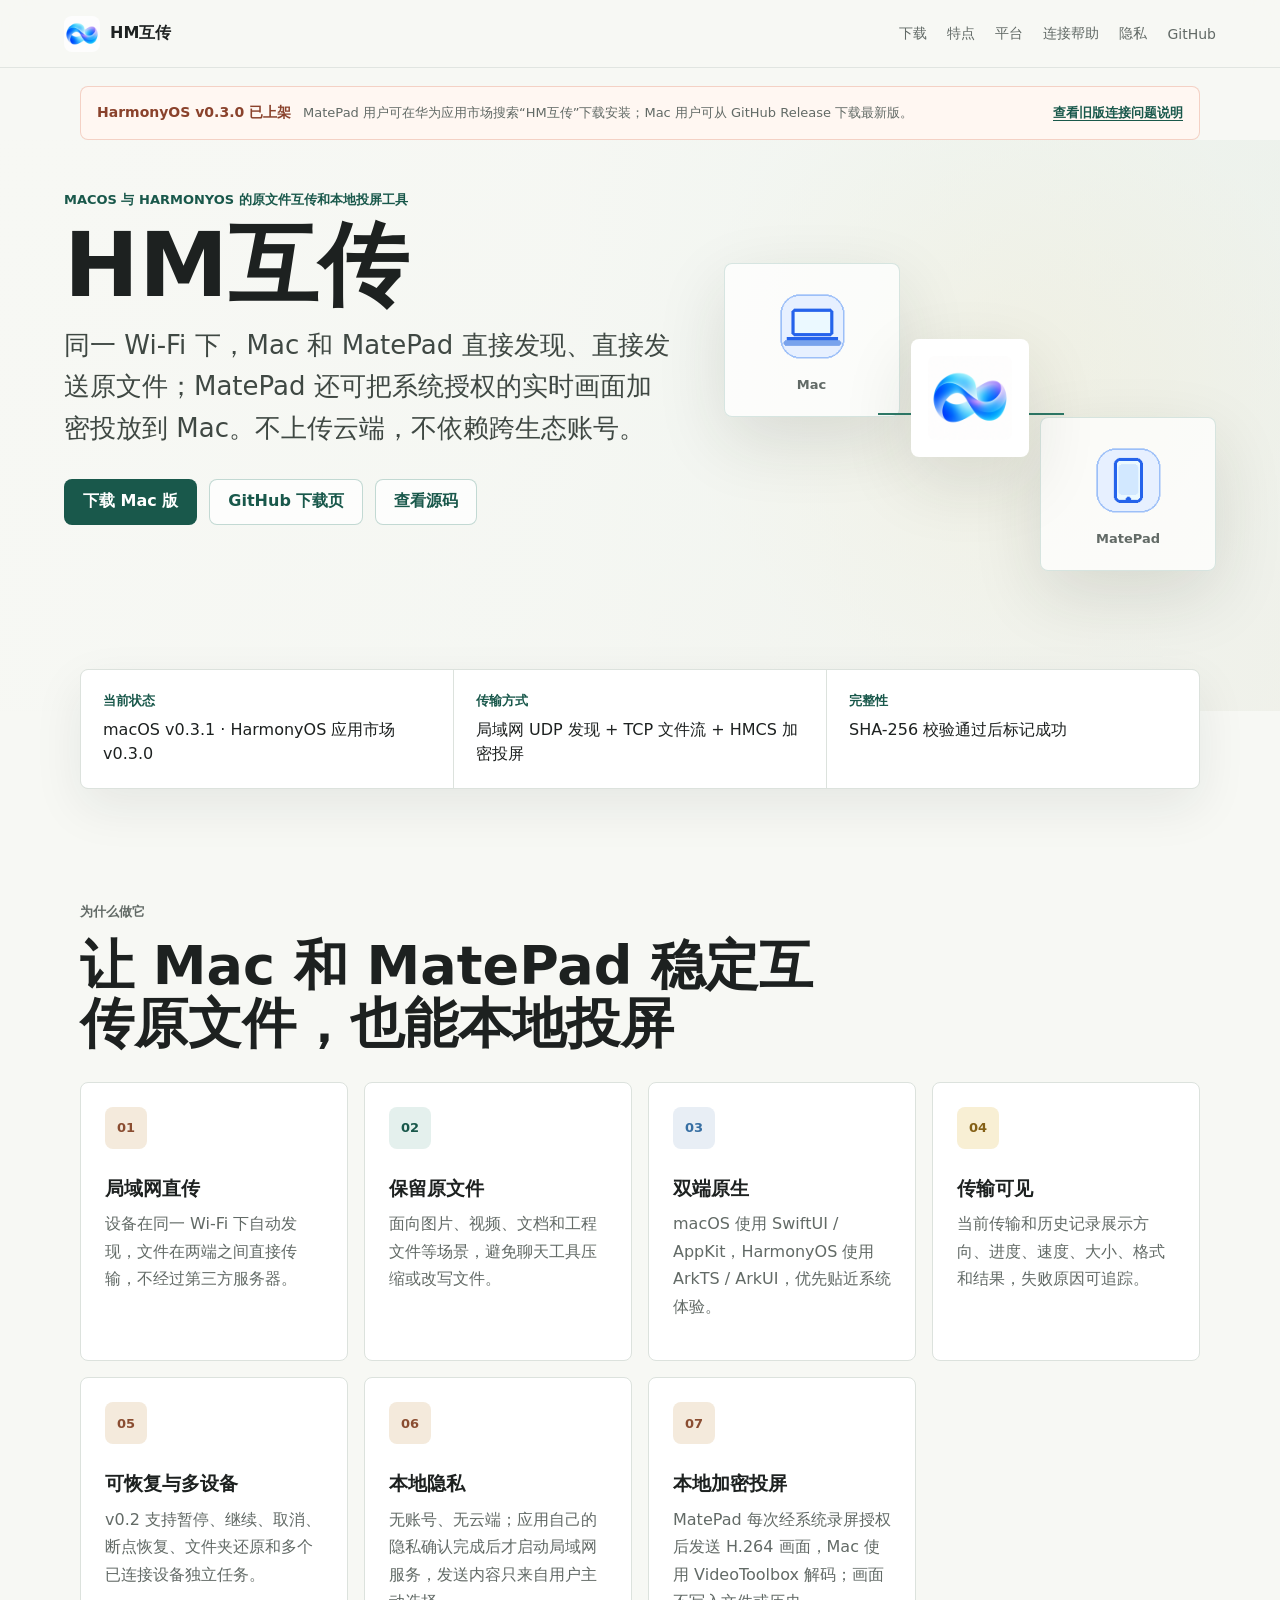
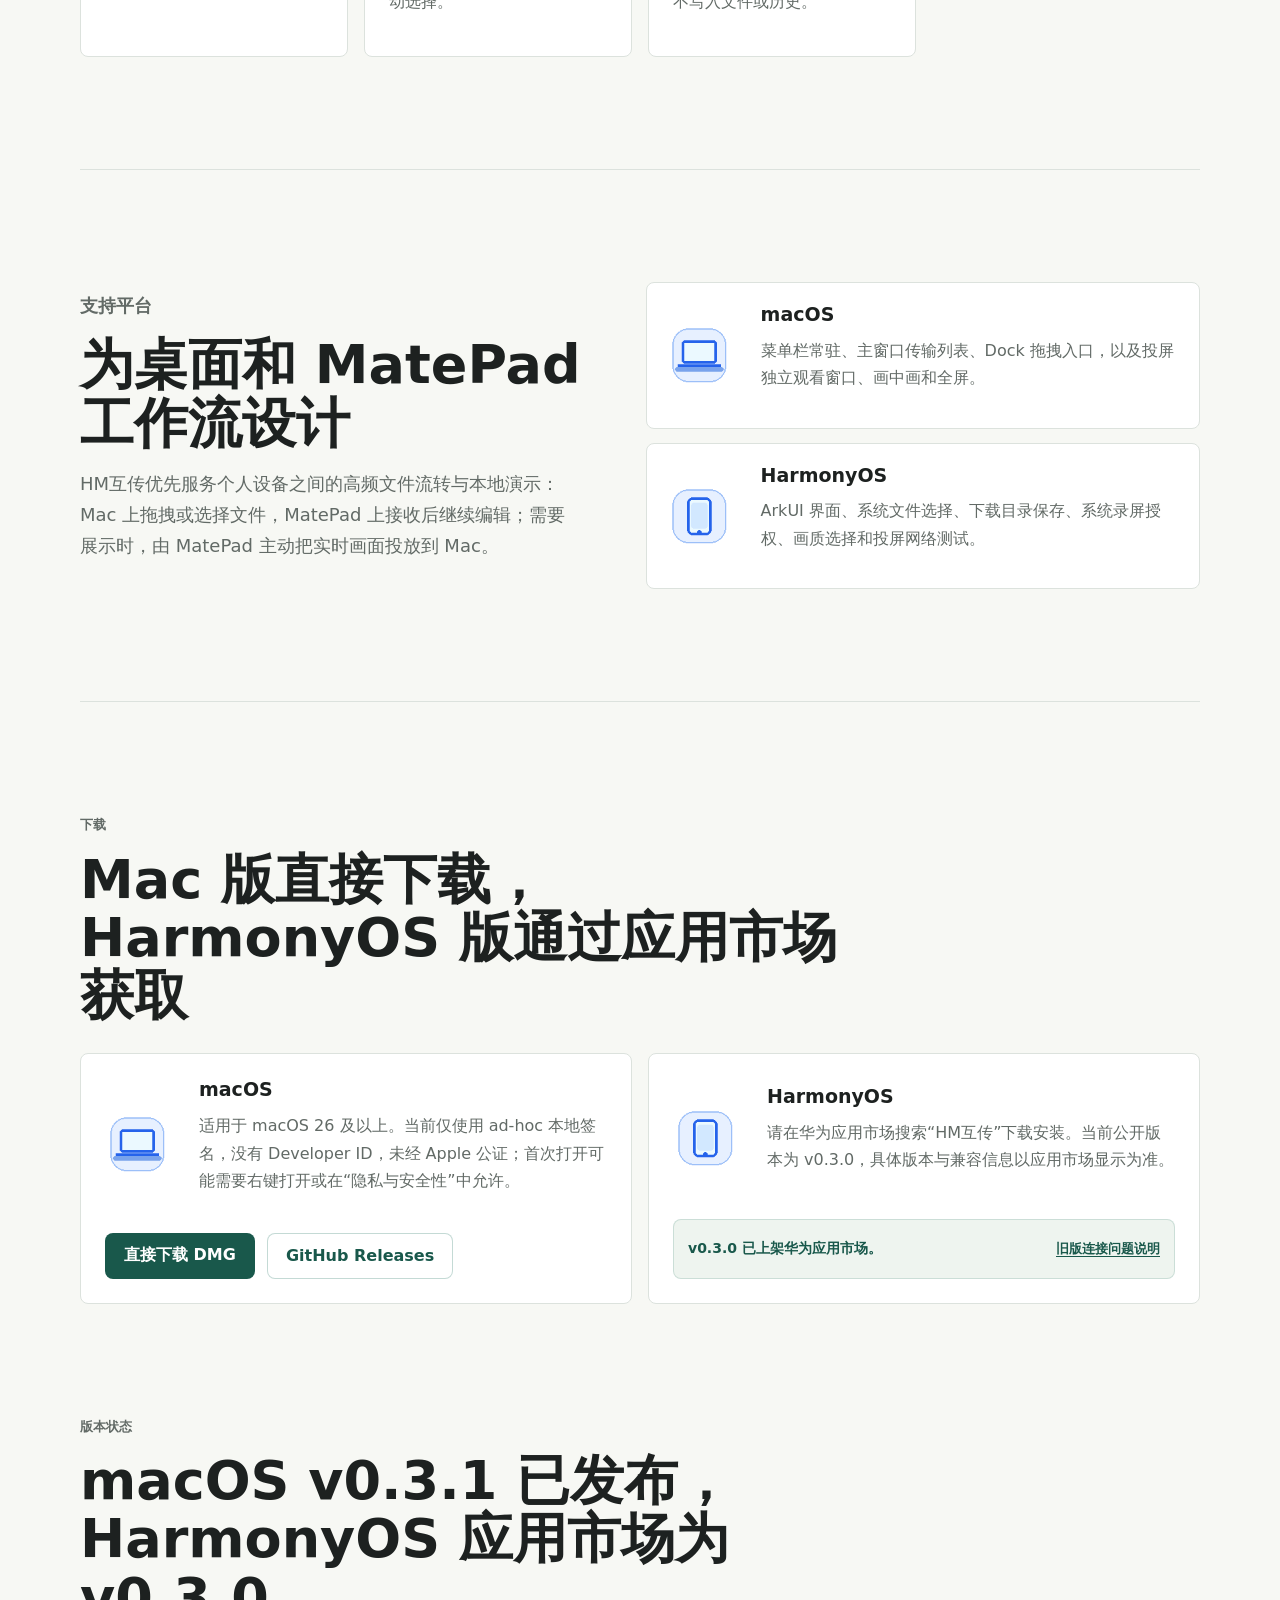
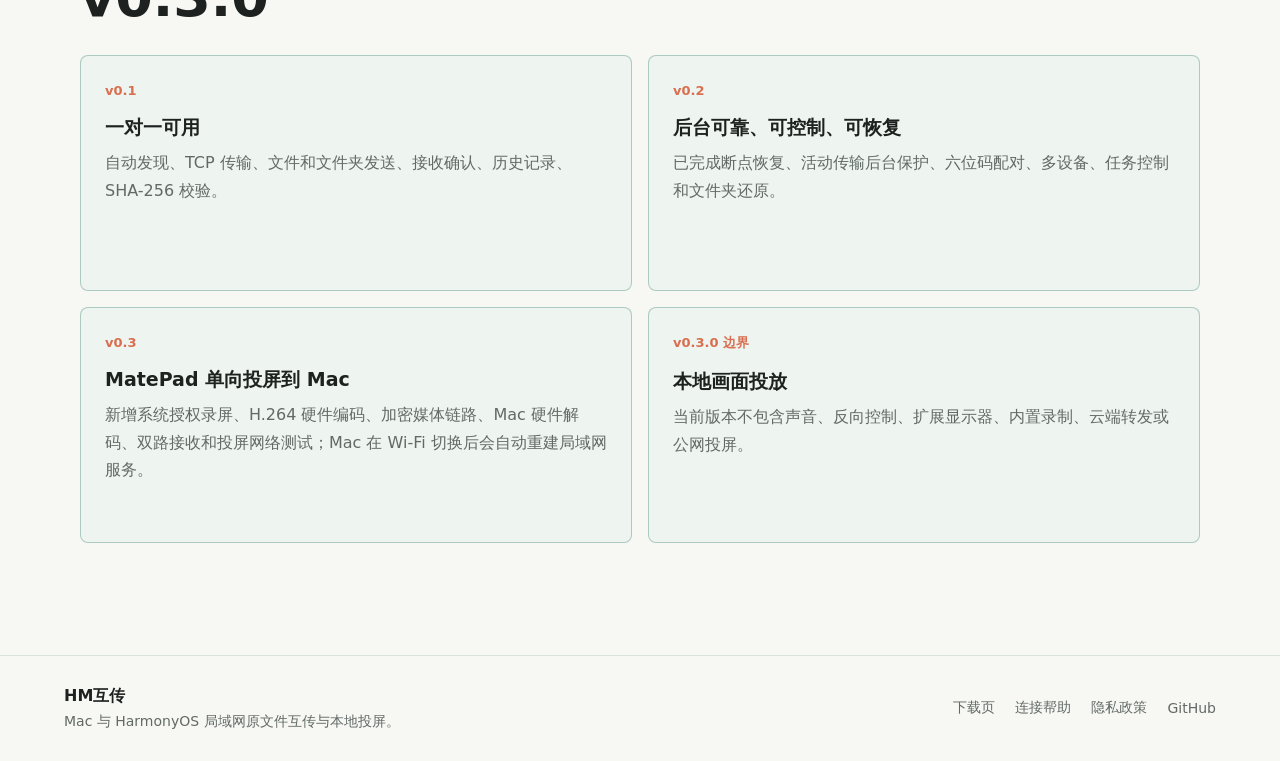
==== commit 1db4185b: "release: prepare macOS v0.3.1 and HarmonyOS device adaptation" ====
--- a/docs/index.html
+++ b/docs/index.html
@@ -5,9 +5,9 @@
     <meta name="viewport" content="width=device-width, initial-scale=1">
     <title>HM互传 - Mac 与 HarmonyOS 局域网互传与投屏</title>
     <meta name="description" content="HM互传面向 macOS 和 HarmonyOS MatePad，提供同一 Wi-Fi 下的原文件互传与 MatePad 到 Mac 的本地加密投屏，不经过云端。">
-    <link rel="icon" href="site-assets/app-icon.png?v=20260710-1">
-    <link rel="apple-touch-icon" href="site-assets/app-icon.png?v=20260710-1">
-    <link rel="preload" as="image" href="site-assets/app-icon.png?v=20260710-1" fetchpriority="high">
+    <link rel="icon" type="image/png" sizes="192x192" href="site-assets/favicon.png?v=20260917-1">
+    <link rel="apple-touch-icon" href="site-assets/app-icon.png?v=20260917-1">
+    <link rel="preload" as="image" href="site-assets/app-icon.png?v=20260917-1" fetchpriority="high">
     <link rel="preload" as="image" href="site-assets/device-macbook.png">
     <link rel="preload" as="image" href="site-assets/device-matepad.png">
     <link rel="stylesheet" href="site-assets/styles.css?v=20260710-3">
@@ -16,7 +16,7 @@
     <a class="skip-link" href="#main-content">跳到主要内容</a>
     <header class="site-header">
       <a class="brand" href="./" aria-label="HM互传首页">
-        <img src="site-assets/app-icon.png?v=20260710-1" alt="" width="36" height="36" fetchpriority="high">
+        <img src="site-assets/app-icon.png?v=20260917-1" alt="" width="36" height="36" fetchpriority="high">
         <span>HM互传</span>
       </a>
       <nav class="site-nav" aria-label="主导航">
@@ -65,7 +65,7 @@
             <span>MatePad</span>
           </div>
           <div class="app-badge">
-            <img src="site-assets/app-icon.png?v=20260710-1" alt="" width="192" height="192" fetchpriority="high">
+            <img src="site-assets/app-icon.png?v=20260917-1" alt="" width="192" height="192" fetchpriority="high">
           </div>
         </div>
       </section>
@@ -73,7 +73,7 @@
       <section class="status-band" aria-label="版本状态">
         <div>
           <strong>当前状态</strong>
-          <span>macOS 与 HarmonyOS v0.3.0 均已发布</span>
+          <span>macOS v0.3.1 · HarmonyOS 应用市场 v0.3.0</span>
         </div>
         <div>
           <strong>传输方式</strong>
@@ -191,7 +191,7 @@
       <section class="section roadmap">
         <div class="section-heading">
           <p class="eyebrow">版本状态</p>
-          <h2>macOS 与 HarmonyOS v0.3.0 均已发布</h2>
+          <h2>macOS v0.3.1 已发布，HarmonyOS 应用市场为 v0.3.0</h2>
         </div>
         <div class="roadmap-grid">
           <article class="roadmap-item active">
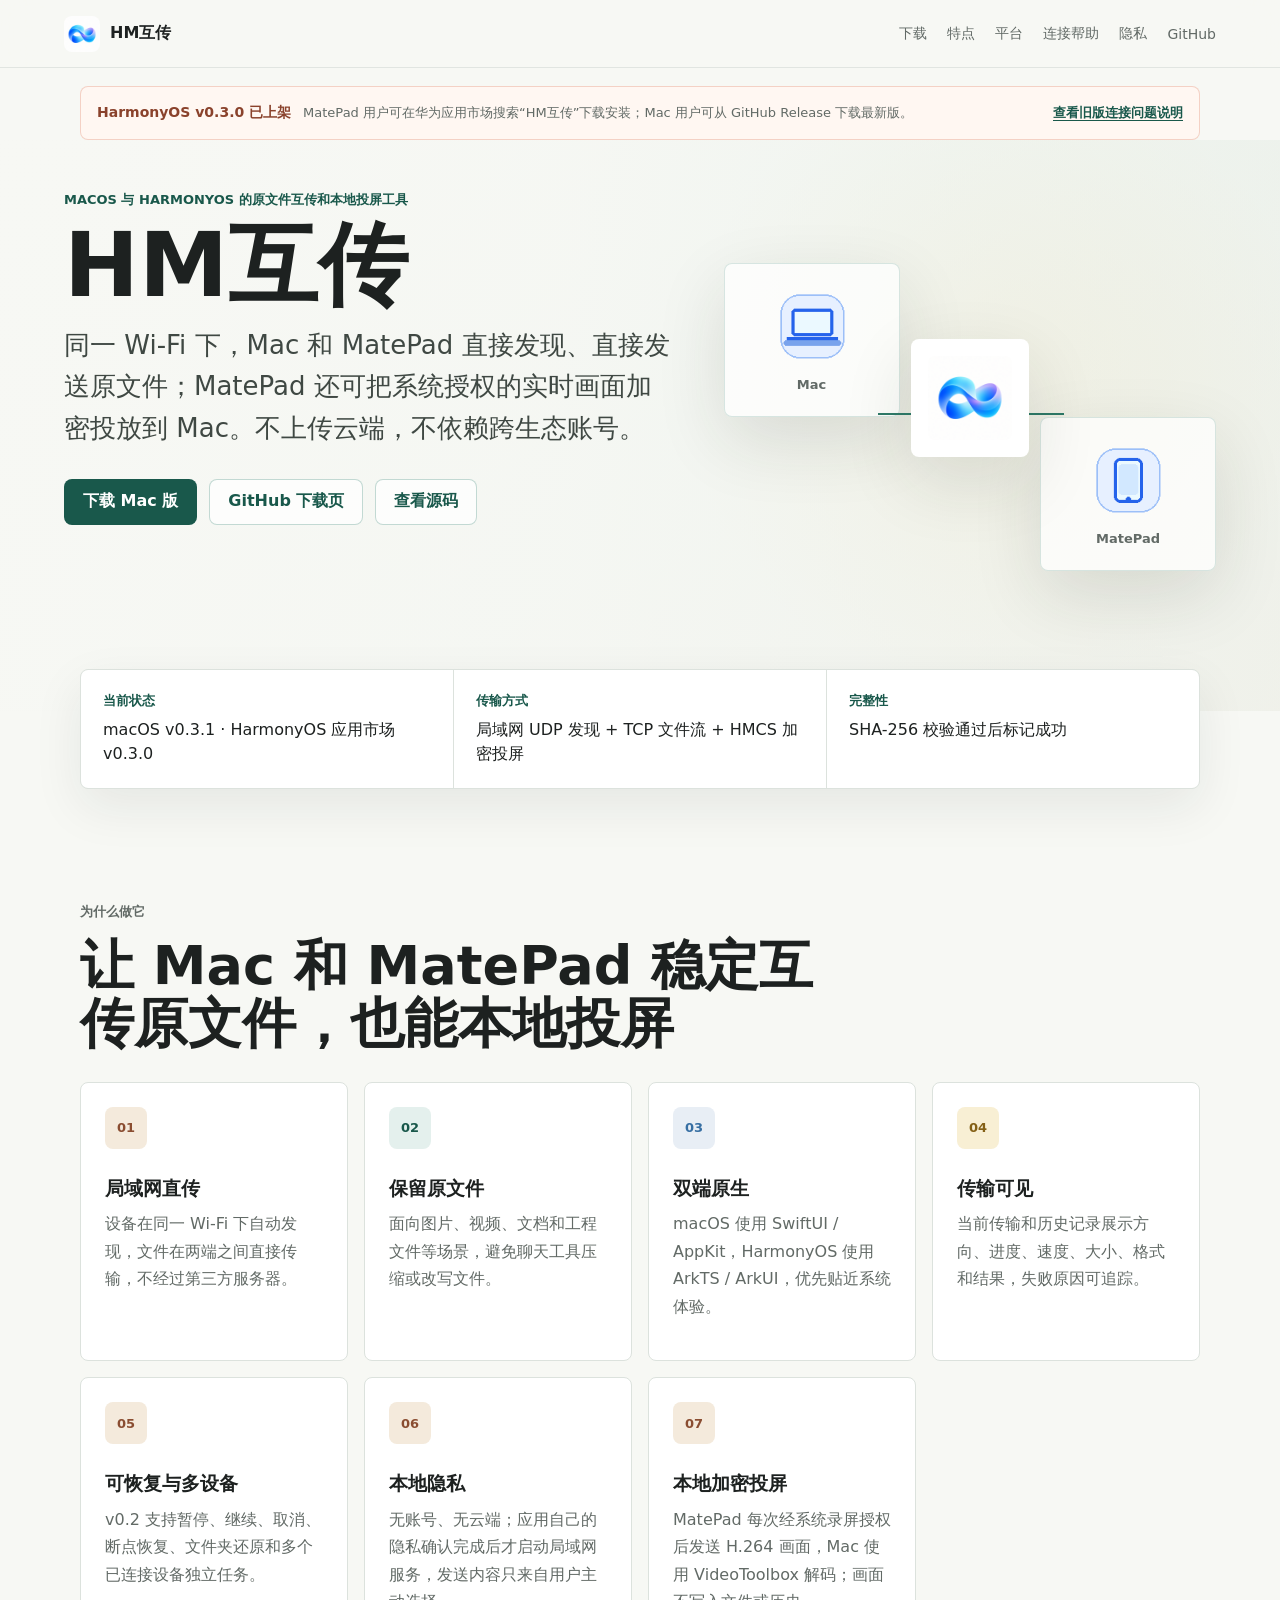
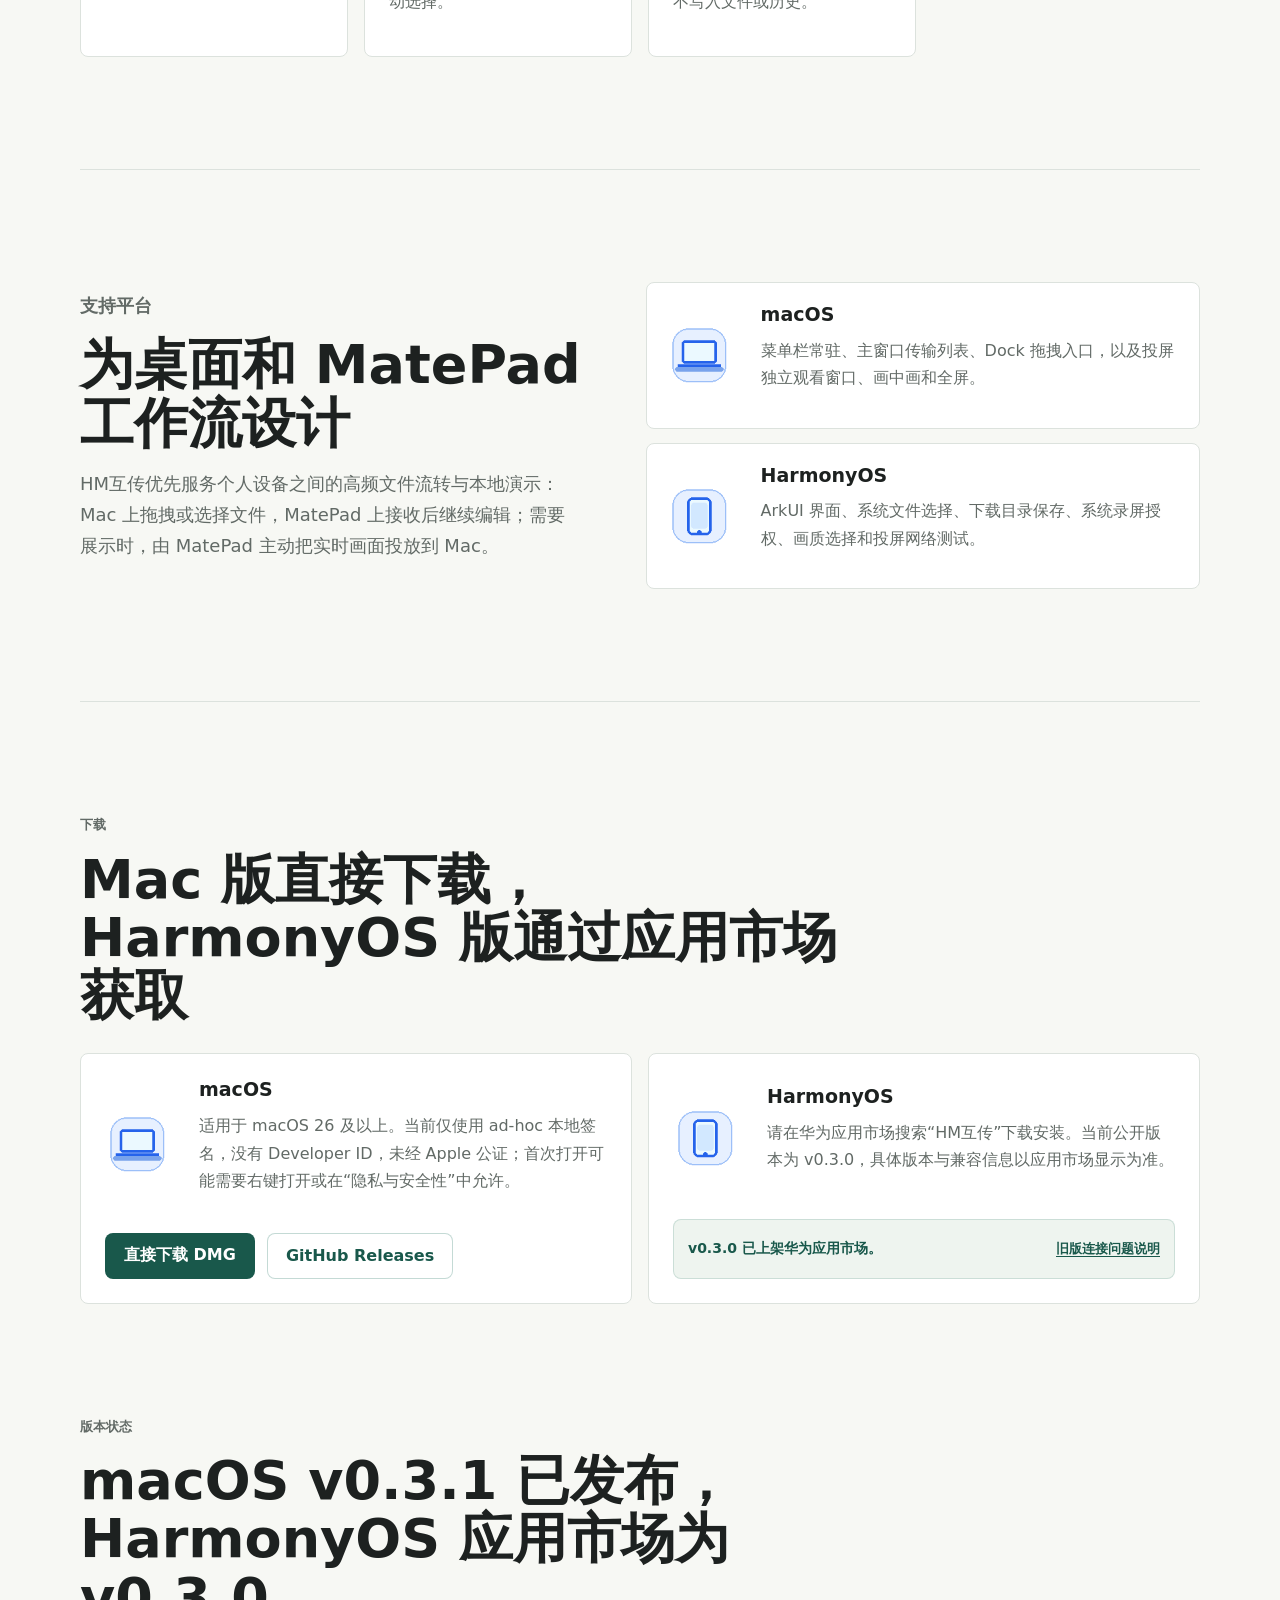
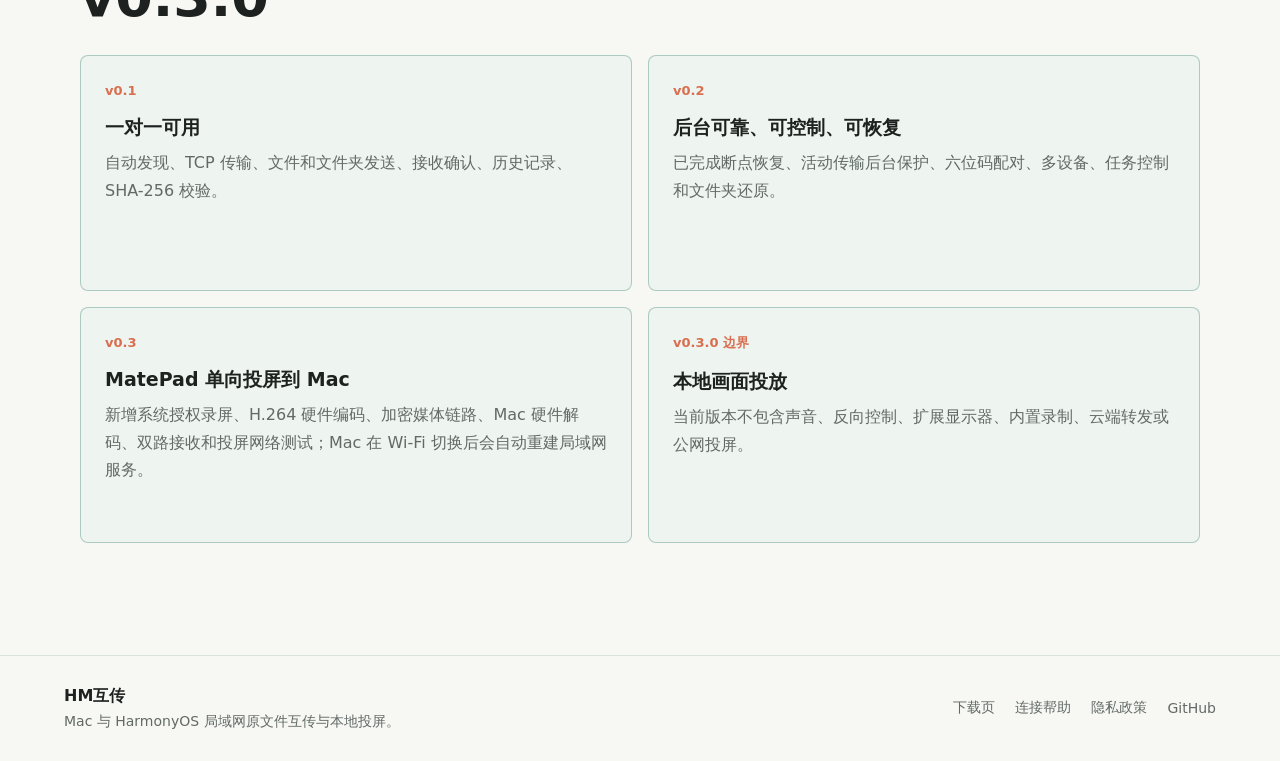
==== commit e8792acf: "fix: use approved Mobius icon scale across platforms" ====
--- a/docs/index.html
+++ b/docs/index.html
@@ -5,9 +5,9 @@
     <meta name="viewport" content="width=device-width, initial-scale=1">
     <title>HM互传 - Mac 与 HarmonyOS 局域网互传与投屏</title>
     <meta name="description" content="HM互传面向 macOS 和 HarmonyOS MatePad，提供同一 Wi-Fi 下的原文件互传与 MatePad 到 Mac 的本地加密投屏，不经过云端。">
-    <link rel="icon" type="image/png" sizes="192x192" href="site-assets/favicon.png?v=20260917-1">
-    <link rel="apple-touch-icon" href="site-assets/app-icon.png?v=20260917-1">
-    <link rel="preload" as="image" href="site-assets/app-icon.png?v=20260917-1" fetchpriority="high">
+    <link rel="icon" type="image/png" sizes="192x192" href="site-assets/favicon.png?v=20260917-2">
+    <link rel="apple-touch-icon" href="site-assets/app-icon.png?v=20260917-2">
+    <link rel="preload" as="image" href="site-assets/app-icon.png?v=20260917-2" fetchpriority="high">
     <link rel="preload" as="image" href="site-assets/device-macbook.png">
     <link rel="preload" as="image" href="site-assets/device-matepad.png">
     <link rel="stylesheet" href="site-assets/styles.css?v=20260710-3">
@@ -16,7 +16,7 @@
     <a class="skip-link" href="#main-content">跳到主要内容</a>
     <header class="site-header">
       <a class="brand" href="./" aria-label="HM互传首页">
-        <img src="site-assets/app-icon.png?v=20260917-1" alt="" width="36" height="36" fetchpriority="high">
+        <img src="site-assets/app-icon.png?v=20260917-2" alt="" width="36" height="36" fetchpriority="high">
         <span>HM互传</span>
       </a>
       <nav class="site-nav" aria-label="主导航">
@@ -65,7 +65,7 @@
             <span>MatePad</span>
           </div>
           <div class="app-badge">
-            <img src="site-assets/app-icon.png?v=20260917-1" alt="" width="192" height="192" fetchpriority="high">
+            <img src="site-assets/app-icon.png?v=20260917-2" alt="" width="192" height="192" fetchpriority="high">
           </div>
         </div>
       </section>
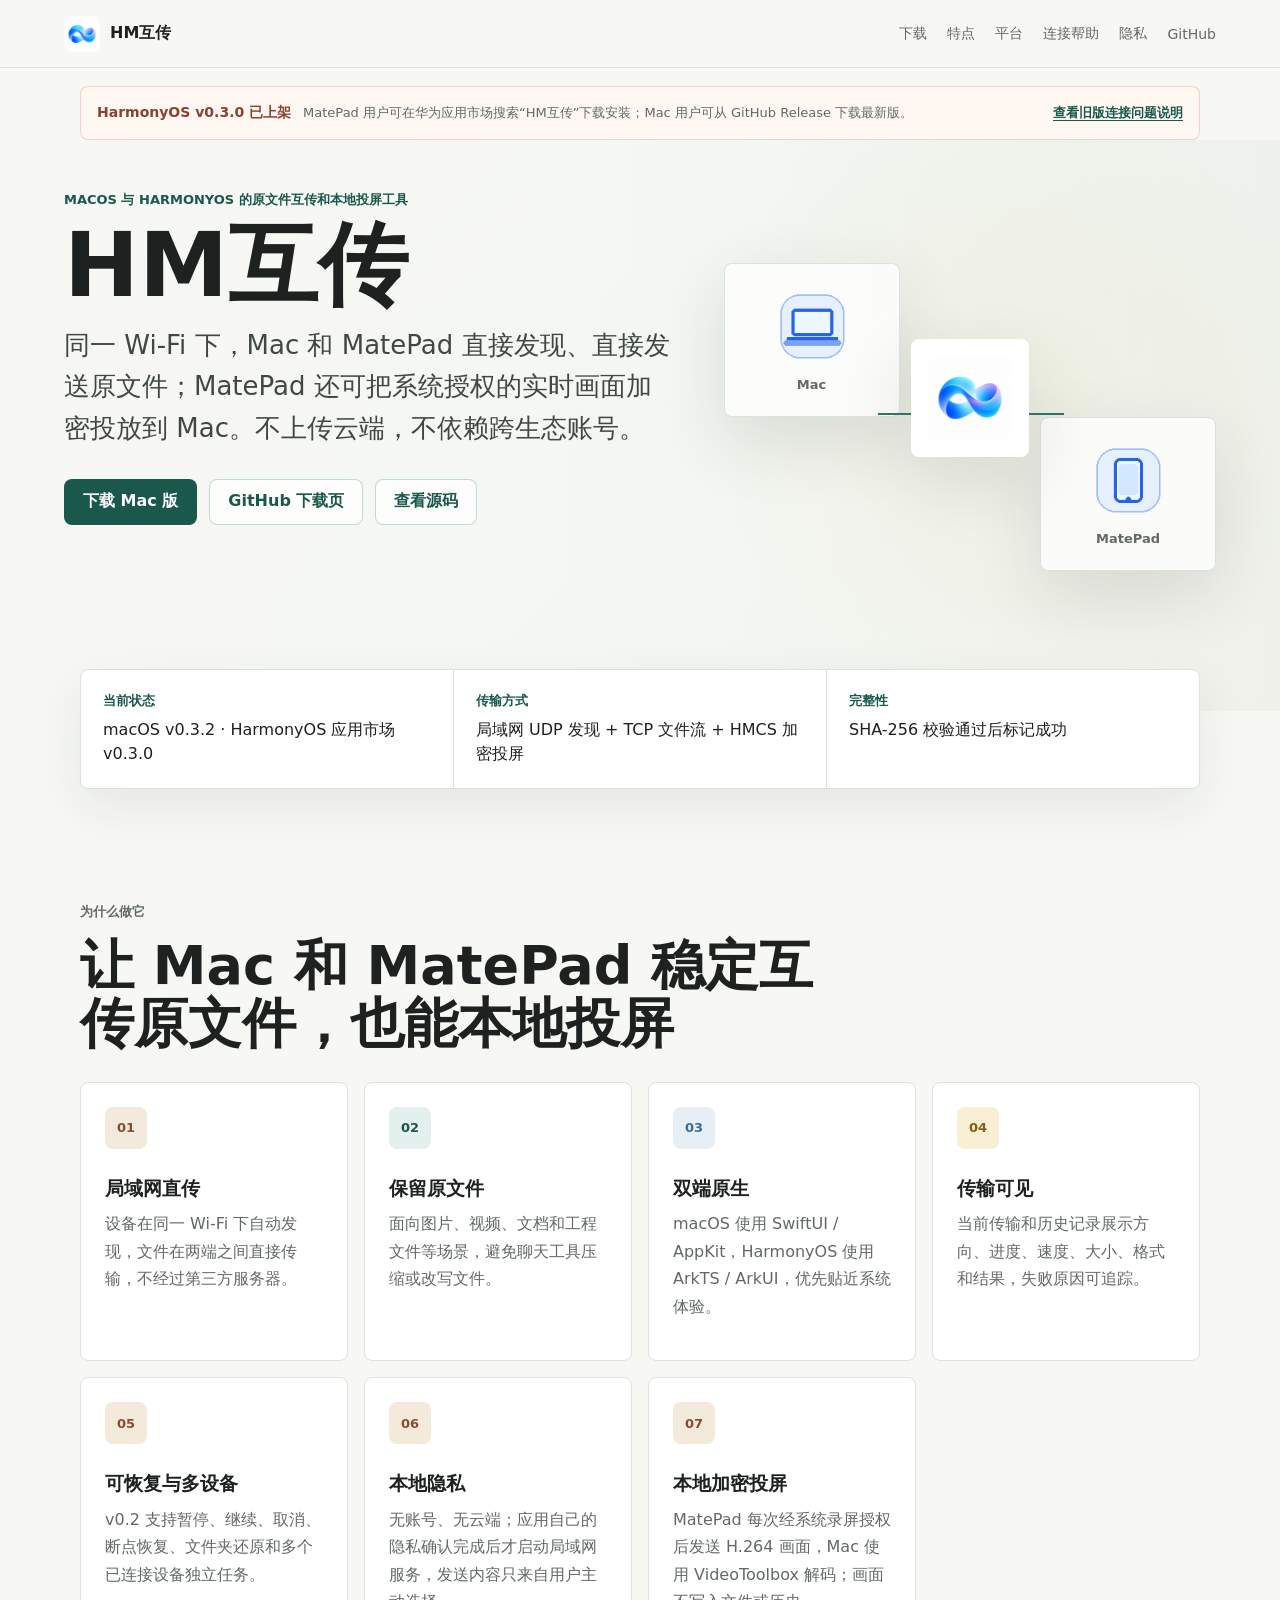
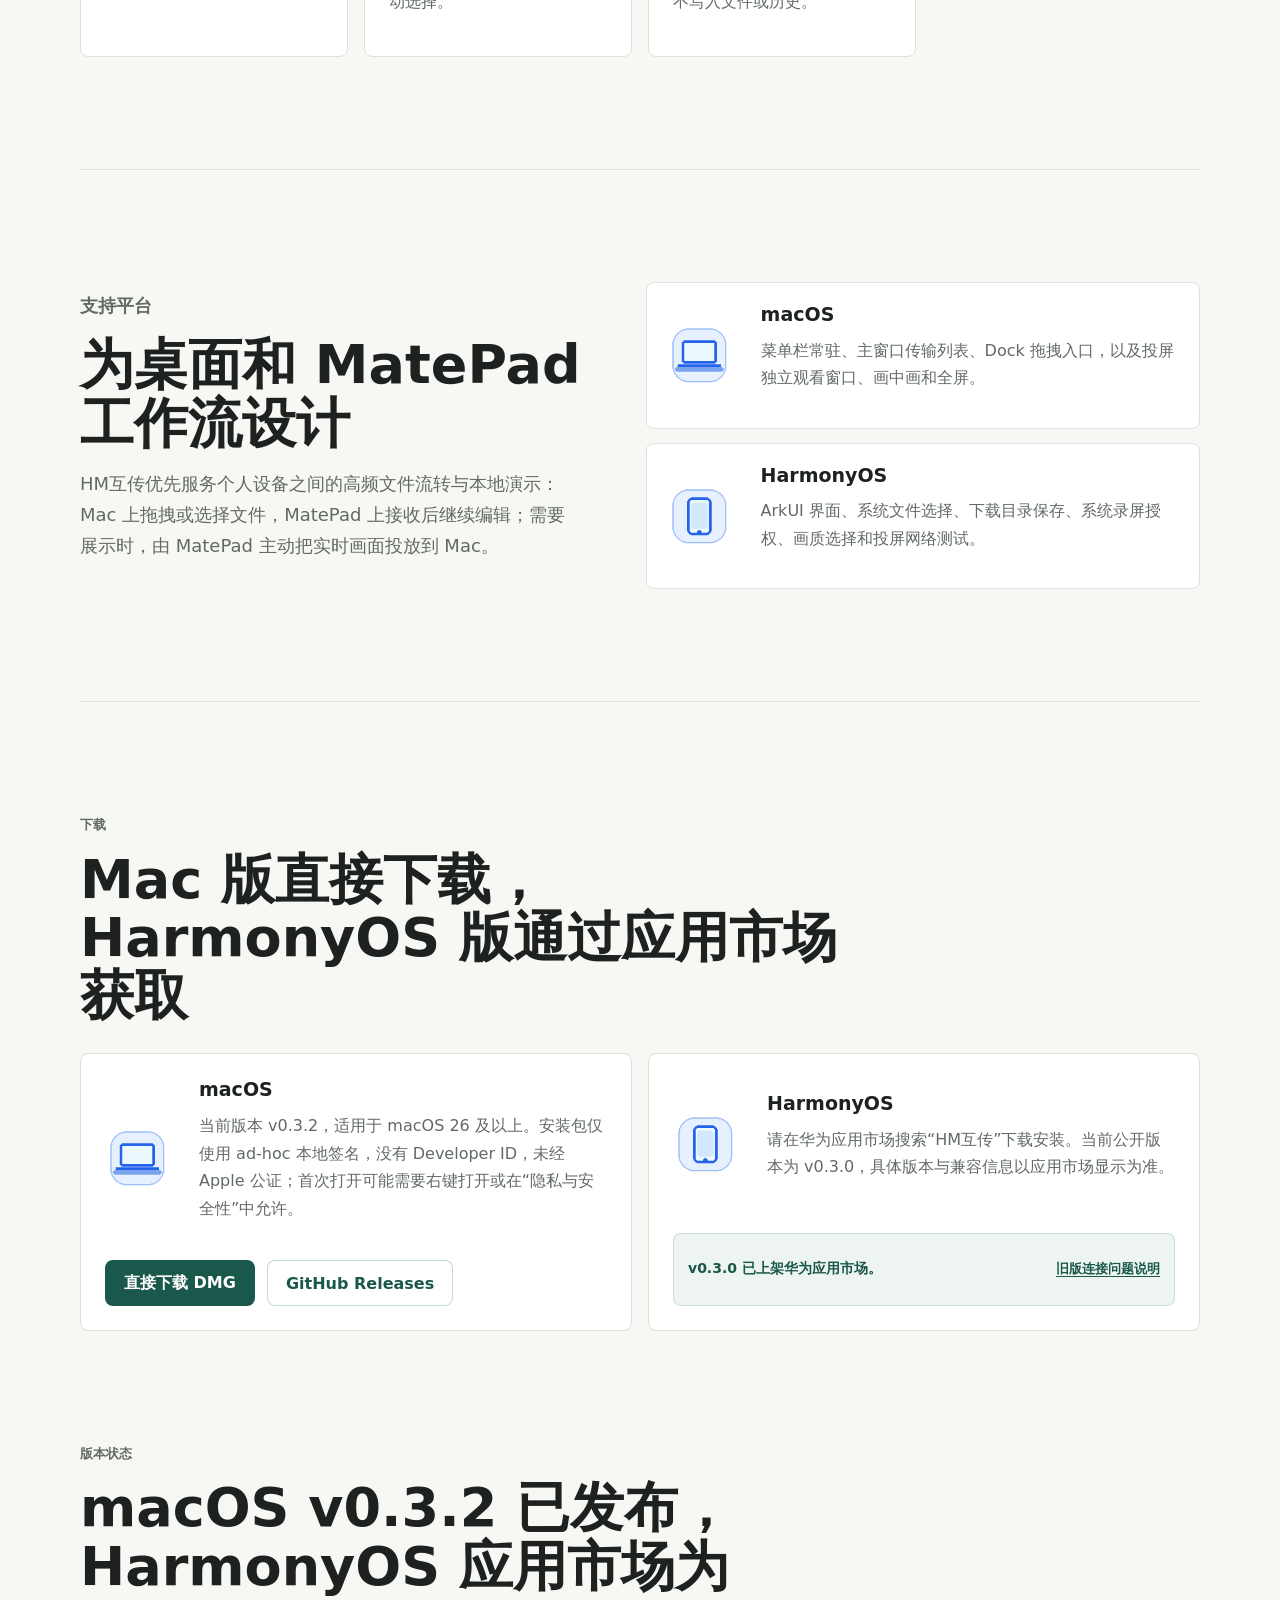
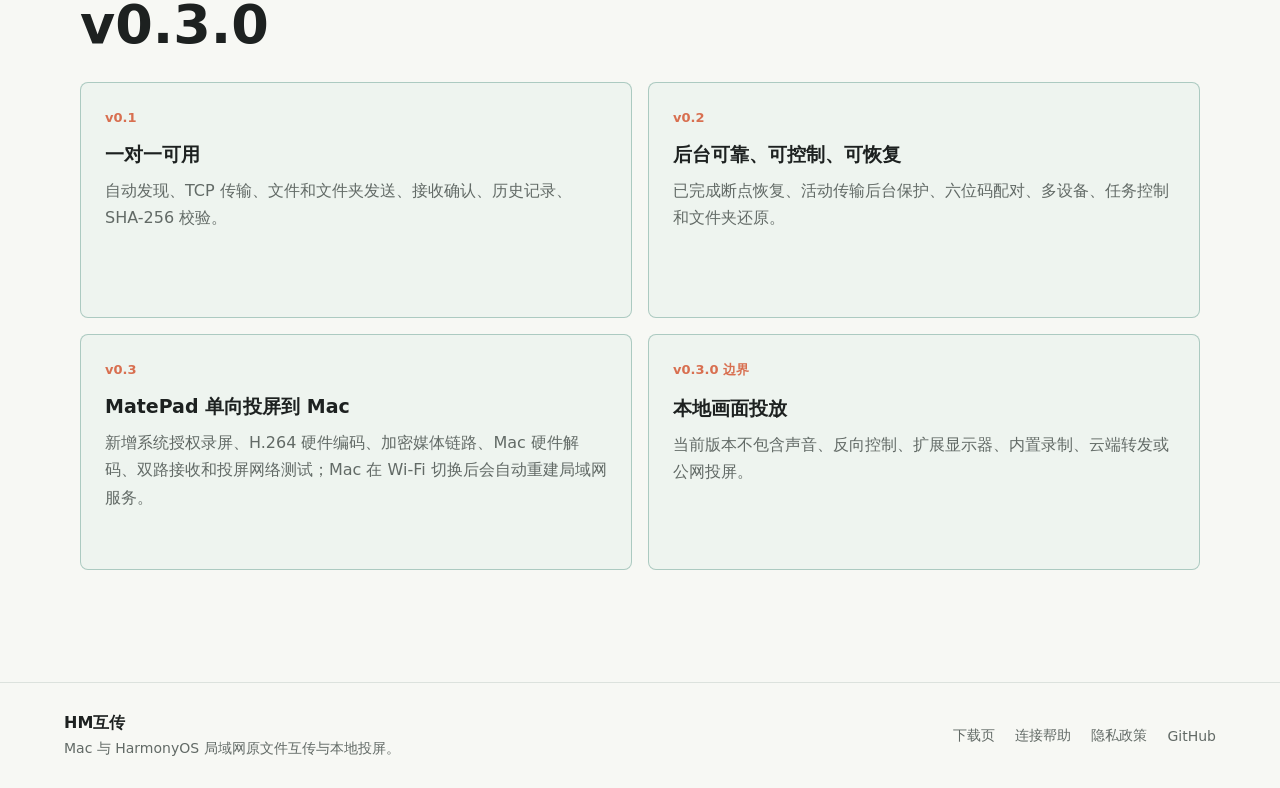
==== commit 1c43fc3a: "release: prepare v0.3.2" ====
--- a/docs/index.html
+++ b/docs/index.html
@@ -73,7 +73,7 @@
       <section class="status-band" aria-label="版本状态">
         <div>
           <strong>当前状态</strong>
-          <span>macOS v0.3.1 · HarmonyOS 应用市场 v0.3.0</span>
+          <span>macOS v0.3.2 · HarmonyOS 应用市场 v0.3.0</span>
         </div>
         <div>
           <strong>传输方式</strong>
@@ -164,7 +164,7 @@
               <img src="site-assets/device-macbook.png" alt="" width="96" height="96" loading="lazy" decoding="async">
               <div>
                 <h3>macOS</h3>
-                <p>适用于 macOS 26 及以上。当前仅使用 ad-hoc 本地签名，没有 Developer ID，未经 Apple 公证；首次打开可能需要右键打开或在“隐私与安全性”中允许。</p>
+                <p>当前版本 v0.3.2，适用于 macOS 26 及以上。安装包仅使用 ad-hoc 本地签名，没有 Developer ID，未经 Apple 公证；首次打开可能需要右键打开或在“隐私与安全性”中允许。</p>
               </div>
             </div>
             <div class="download-actions">
@@ -191,7 +191,7 @@
       <section class="section roadmap">
         <div class="section-heading">
           <p class="eyebrow">版本状态</p>
-          <h2>macOS v0.3.1 已发布，HarmonyOS 应用市场为 v0.3.0</h2>
+          <h2>macOS v0.3.2 已发布，HarmonyOS 应用市场为 v0.3.0</h2>
         </div>
         <div class="roadmap-grid">
           <article class="roadmap-item active">
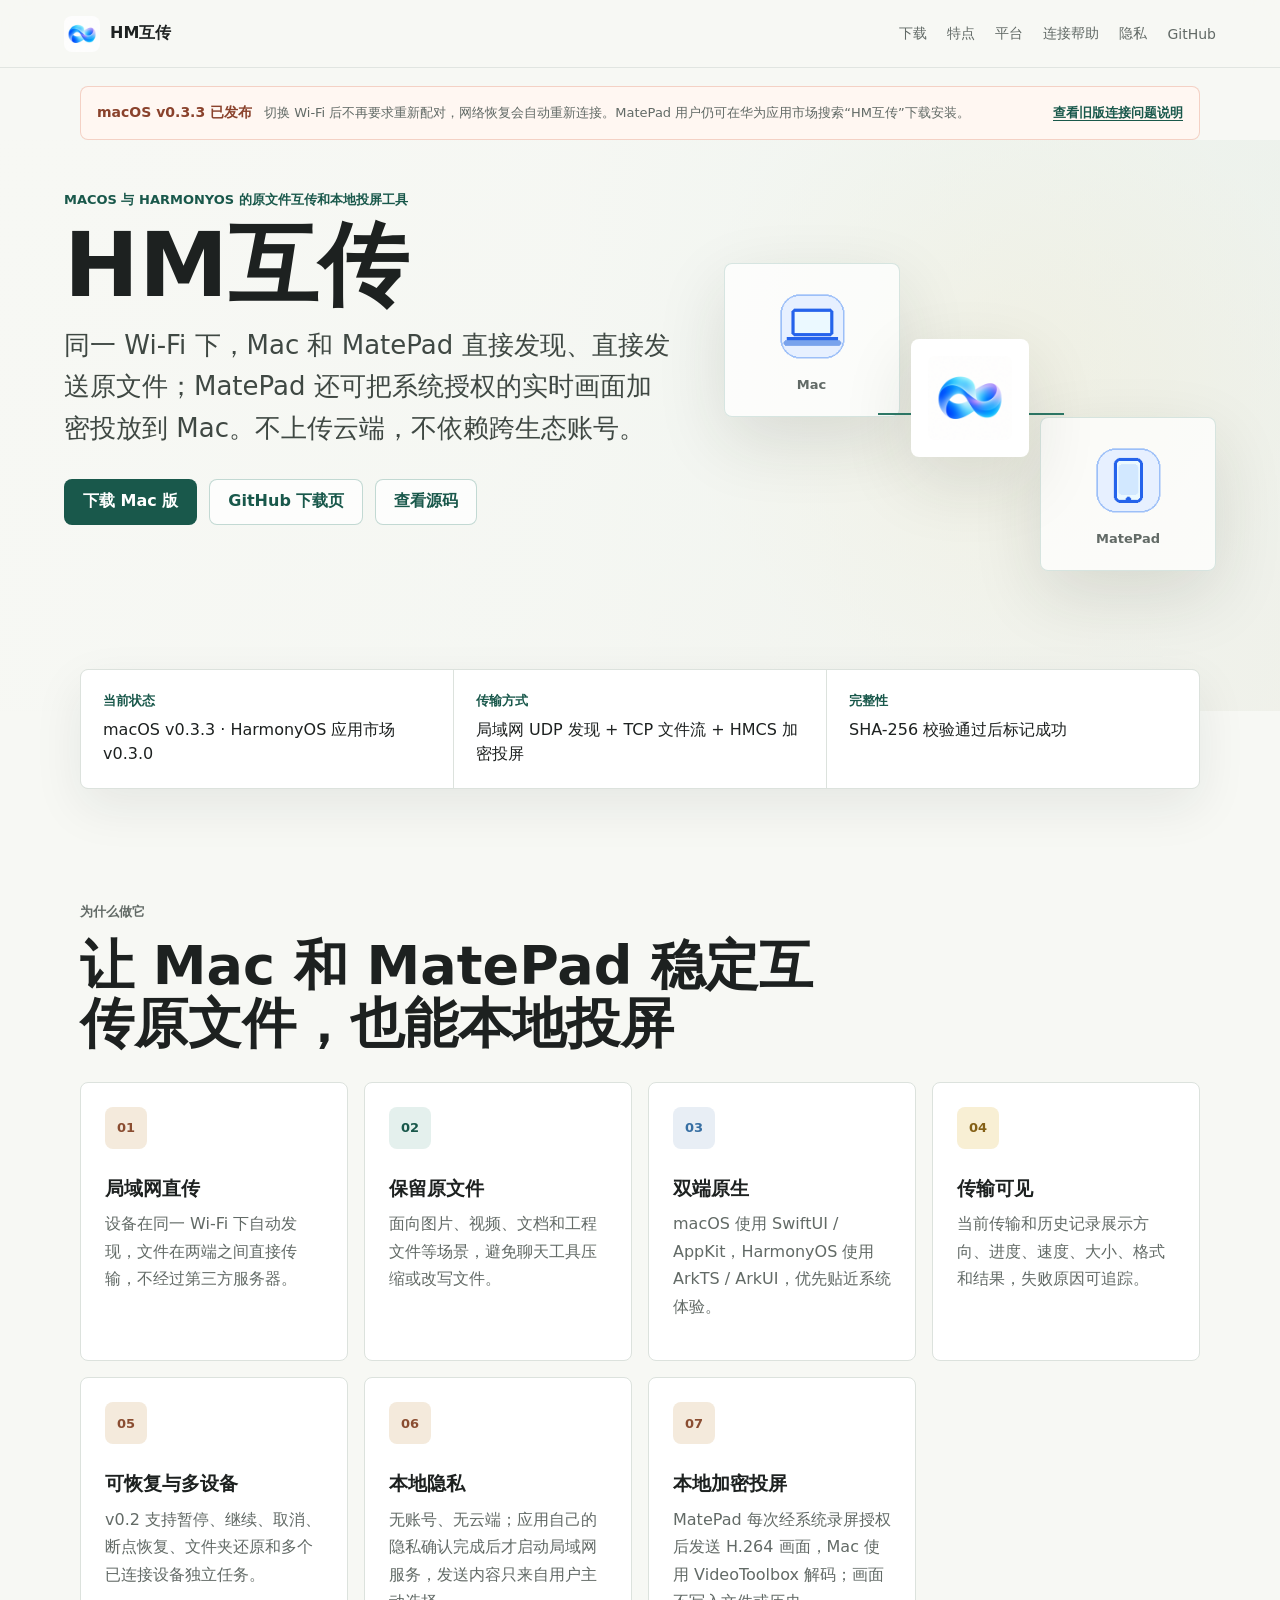
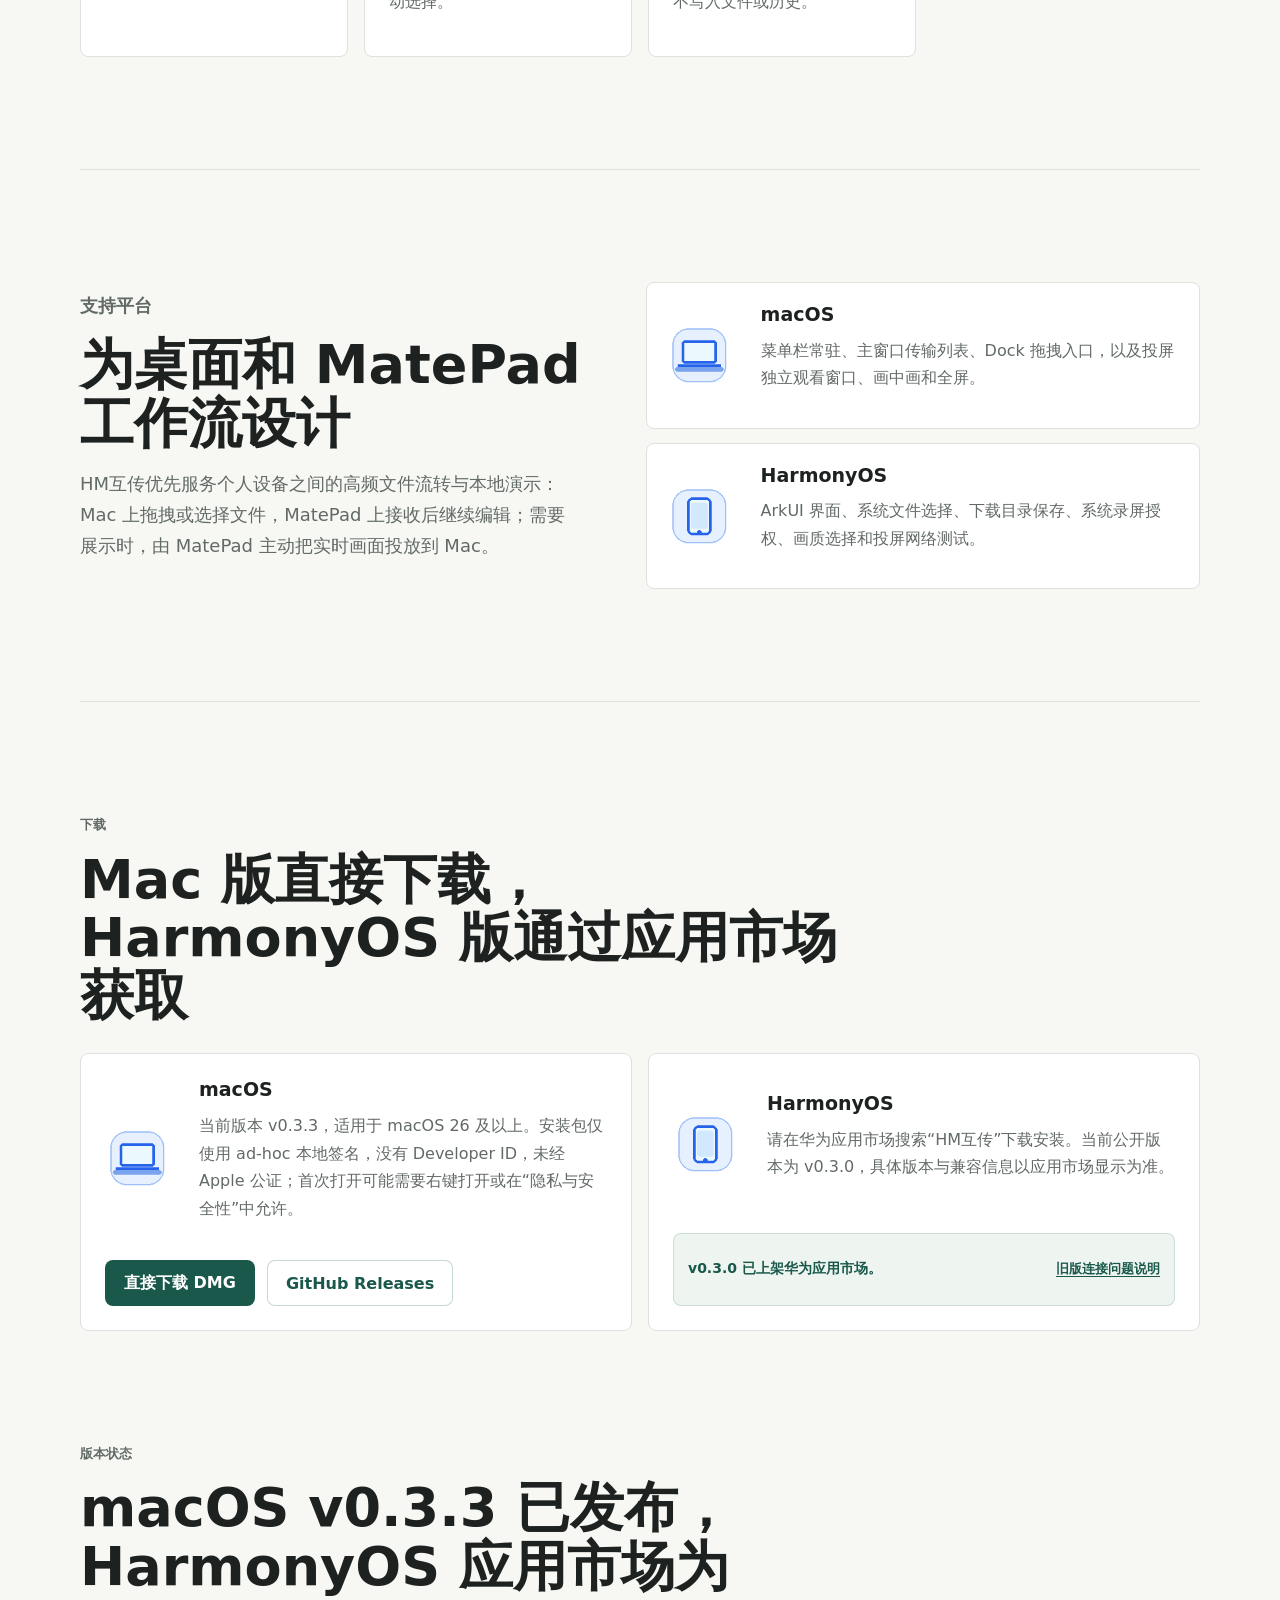
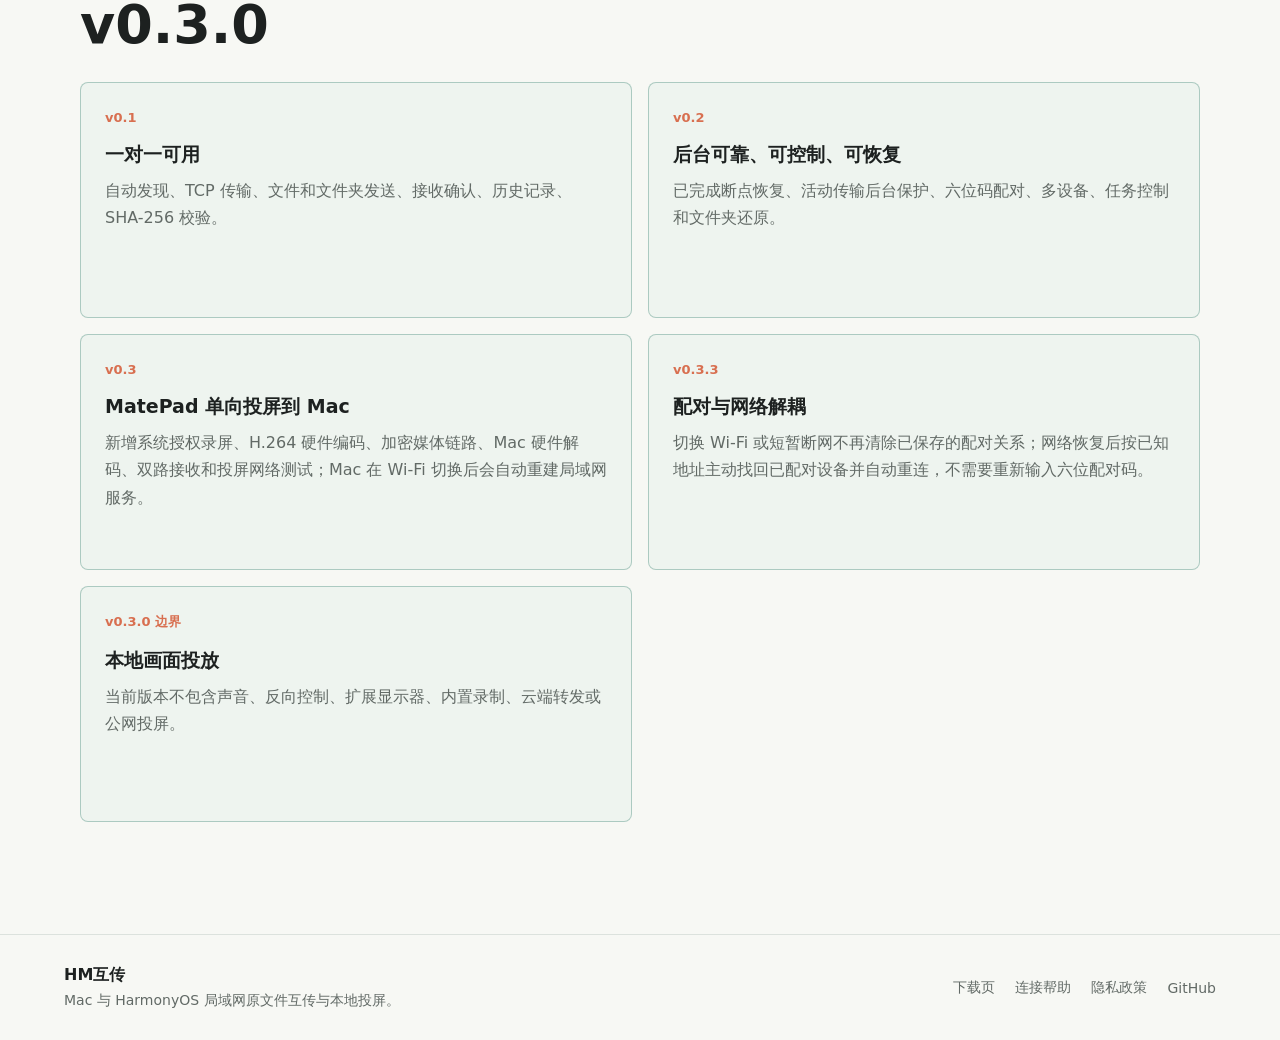
==== commit 129d9caf: "feat: 新增局域网体检并加固弱网下的设备发现 本次提交包含两部分：v0.3.3 的配对/网络解耦收尾，以及针对 「设备发现互不可见」现场排查结论做的容错与自诊断。  新增局域网体检 - 设置页新增" ====
--- a/docs/index.html
+++ b/docs/index.html
@@ -29,10 +29,10 @@
       </nav>
     </header>
 
-    <aside class="site-notice" aria-label="HarmonyOS 发布状态">
+    <aside class="site-notice" aria-label="发布状态">
       <div>
-        <strong>HarmonyOS v0.3.0 已上架</strong>
-        <span>MatePad 用户可在华为应用市场搜索“HM互传”下载安装；Mac 用户可从 GitHub Release 下载最新版。</span>
+        <strong>macOS v0.3.3 已发布</strong>
+        <span>切换 Wi-Fi 后不再要求重新配对，网络恢复会自动重新连接。MatePad 用户仍可在华为应用市场搜索“HM互传”下载安装。</span>
       </div>
       <a href="connection-help.html">查看旧版连接问题说明</a>
     </aside>
@@ -73,7 +73,7 @@
       <section class="status-band" aria-label="版本状态">
         <div>
           <strong>当前状态</strong>
-          <span>macOS v0.3.2 · HarmonyOS 应用市场 v0.3.0</span>
+          <span>macOS v0.3.3 · HarmonyOS 应用市场 v0.3.0</span>
         </div>
         <div>
           <strong>传输方式</strong>
@@ -164,7 +164,7 @@
               <img src="site-assets/device-macbook.png" alt="" width="96" height="96" loading="lazy" decoding="async">
               <div>
                 <h3>macOS</h3>
-                <p>当前版本 v0.3.2，适用于 macOS 26 及以上。安装包仅使用 ad-hoc 本地签名，没有 Developer ID，未经 Apple 公证；首次打开可能需要右键打开或在“隐私与安全性”中允许。</p>
+                <p>当前版本 v0.3.3，适用于 macOS 26 及以上。安装包仅使用 ad-hoc 本地签名，没有 Developer ID，未经 Apple 公证；首次打开可能需要右键打开或在“隐私与安全性”中允许。</p>
               </div>
             </div>
             <div class="download-actions">
@@ -191,7 +191,7 @@
       <section class="section roadmap">
         <div class="section-heading">
           <p class="eyebrow">版本状态</p>
-          <h2>macOS v0.3.2 已发布，HarmonyOS 应用市场为 v0.3.0</h2>
+          <h2>macOS v0.3.3 已发布，HarmonyOS 应用市场为 v0.3.0</h2>
         </div>
         <div class="roadmap-grid">
           <article class="roadmap-item active">
@@ -208,6 +208,11 @@
             <span>v0.3</span>
             <h3>MatePad 单向投屏到 Mac</h3>
             <p>新增系统授权录屏、H.264 硬件编码、加密媒体链路、Mac 硬件解码、双路接收和投屏网络测试；Mac 在 Wi-Fi 切换后会自动重建局域网服务。</p>
+          </article>
+          <article class="roadmap-item active">
+            <span>v0.3.3</span>
+            <h3>配对与网络解耦</h3>
+            <p>切换 Wi-Fi 或短暂断网不再清除已保存的配对关系；网络恢复后按已知地址主动找回已配对设备并自动重连，不需要重新输入六位配对码。</p>
           </article>
           <article class="roadmap-item active">
             <span>v0.3.0 边界</span>
